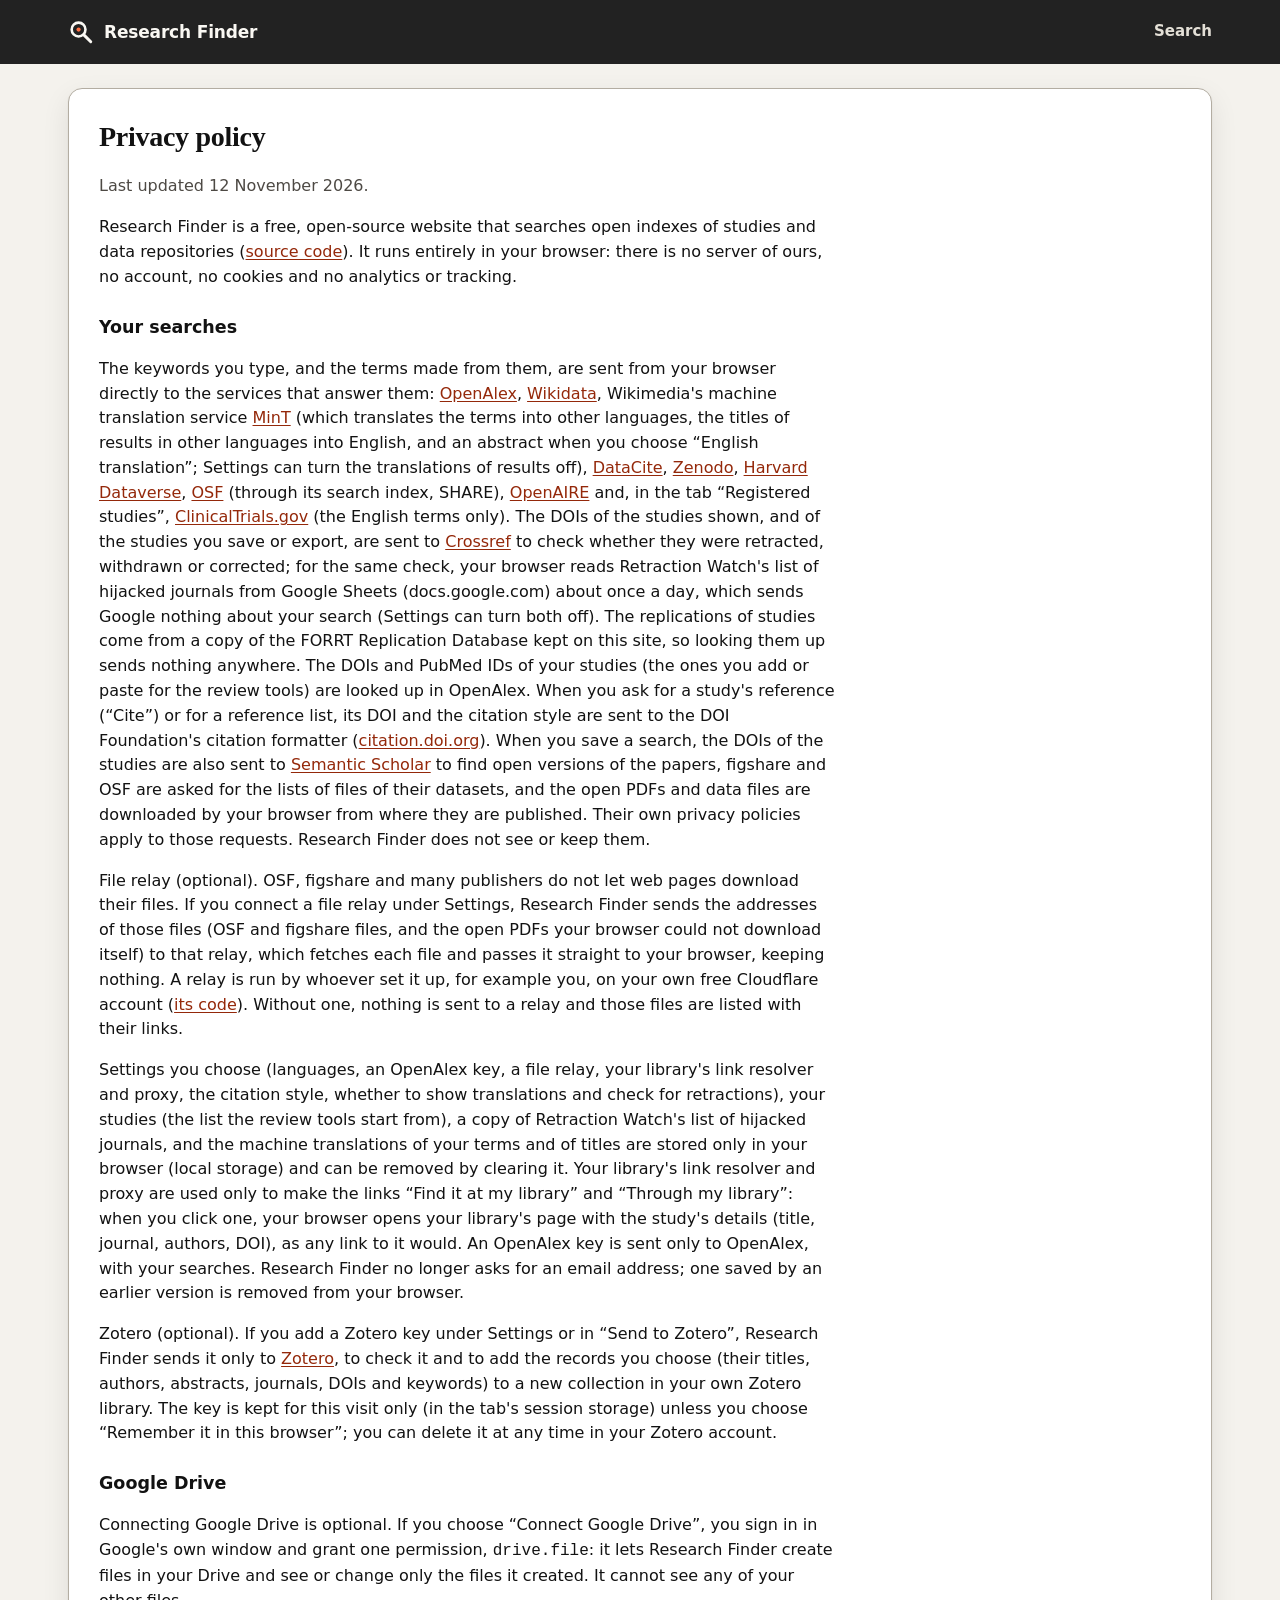
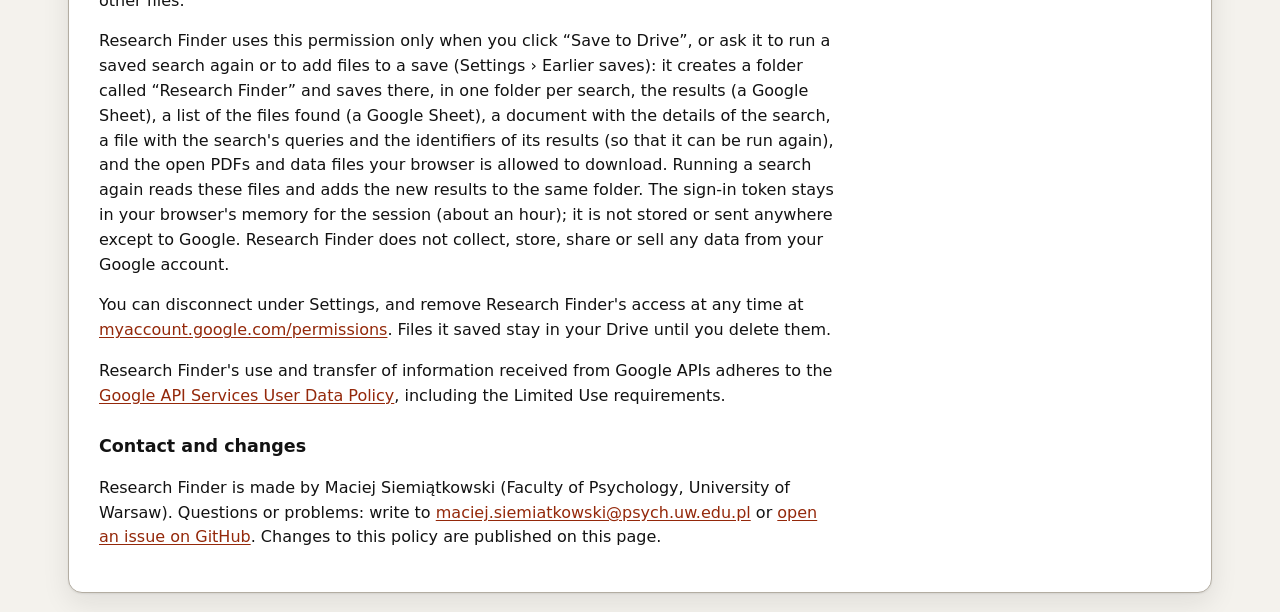
==== docs/privacy.html @ 511783ef "Add registered studies, an overview of the results, journal checks and Zotero - New tab "Registered " ====
<!doctype html>
<html lang="en">
<head>
  <meta charset="utf-8">
  <meta name="viewport" content="width=device-width, initial-scale=1">
  <title>Privacy policy · Research Finder</title>
  <meta name="color-scheme" content="light dark">
  <meta name="theme-color" content="#151515" media="(prefers-color-scheme: light)">
  <meta name="theme-color" content="#232323" media="(prefers-color-scheme: dark)">
  <link rel="icon" href="data:image/svg+xml,%3Csvg xmlns='http://www.w3.org/2000/svg' viewBox='0 0 32 32'%3E%3Crect width='32' height='32' rx='7' fill='%23151515'/%3E%3Ccircle cx='14' cy='14' r='7' fill='none' stroke='%23f4f2ed' stroke-width='2.8'/%3E%3Cpath d='M19.4 19.4 25 25' stroke='%23f4f2ed' stroke-width='3' stroke-linecap='round'/%3E%3Ccircle cx='14' cy='14' r='2.4' fill='%23ff7043'/%3E%3C/svg%3E">
  <link rel="stylesheet" href="style.css?v=38">
</head>
<body>
  <header class="top">
    <div class="wrap top-inner">
      <a class="brand" href="./">
        <svg viewBox="0 0 32 32" aria-hidden="true"><circle cx="13" cy="13" r="8.5" fill="none" stroke="currentColor" stroke-width="3.2"/><path d="M19.5 19.5 28 28" stroke="currentColor" stroke-width="3.6" stroke-linecap="round"/><circle cx="13" cy="13" r="2.6" class="dot"/></svg>
        <span>Research Finder</span>
      </a>
      <nav class="top-nav"><a href="./">Search</a></nav>
    </div>
  </header>
  <main class="wrap">
    <section class="panel prose" style="margin-top: 24px">
      <h2>Privacy policy</h2>
      <p class="muted">Last updated 12 November 2026.</p>

      <p>Research Finder is a free, open-source website that searches open indexes of studies and data repositories
        (<a href="https://github.com/msiemiatkowski/research-finder">source code</a>). It runs entirely in your
        browser: there is no server of ours, no account, no cookies and no analytics or tracking.</p>

      <h3>Your searches</h3>
      <p>The keywords you type, and the terms made from them, are sent from your browser directly to the services that
        answer them: <a href="https://openalex.org">OpenAlex</a>, <a href="https://www.wikidata.org">Wikidata</a>,
        Wikimedia's machine translation service <a href="https://mint.wmcloud.org">MinT</a> (which translates the terms
        into other languages, the titles of results in other languages into English, and an abstract when you choose
        “English translation”; Settings can turn the translations of results off), <a href="https://datacite.org">DataCite</a>, <a href="https://zenodo.org">Zenodo</a>,
        <a href="https://dataverse.harvard.edu">Harvard Dataverse</a>, <a href="https://osf.io">OSF</a> (through its
        search index, SHARE), <a href="https://www.openaire.eu">OpenAIRE</a> and, in the tab “Registered studies”,
        <a href="https://clinicaltrials.gov">ClinicalTrials.gov</a> (the English terms only). The DOIs of the studies shown, and of
        the studies you save or export, are sent to <a href="https://www.crossref.org">Crossref</a> to check whether they
        were retracted, withdrawn or corrected; for the same check, your browser reads Retraction Watch's list of
        hijacked journals from Google Sheets (docs.google.com) about once a day, which sends Google nothing about your
        search (Settings can turn both off). The replications of studies come from a copy
        of the FORRT Replication Database kept on this site, so looking them up sends nothing anywhere. The DOIs and
        PubMed IDs of your studies (the ones you add or paste for the review tools) are looked up in OpenAlex. When you ask
        for a study's reference (“Cite”) or for a reference list, its DOI and the citation style are sent to the DOI
        Foundation's citation formatter (<a href="https://citation.doi.org">citation.doi.org</a>). When you save a search, the DOIs of the
        studies are also sent to <a href="https://www.semanticscholar.org">Semantic Scholar</a> to find open versions of
        the papers, figshare and OSF are asked for the lists of files of their datasets, and the open PDFs and data files
        are downloaded by your browser from where they are published. Their own privacy policies apply to those
        requests. Research Finder does not see or keep them.</p>
      <p>File relay (optional). OSF, figshare and many publishers do not let web pages download their files. If you
        connect a file relay under Settings, Research Finder sends the addresses of those files (OSF and figshare files,
        and the open PDFs your browser could not download itself) to that relay, which fetches each file and passes it
        straight to your browser, keeping nothing. A relay is run by whoever set it up, for example you, on
        your own free Cloudflare account (<a href="relay/worker.js">its code</a>). Without one, nothing is sent to a relay
        and those files are listed with their links.</p>
      <p>Settings you choose (languages, an OpenAlex key, a file relay, your library's link resolver and proxy, the
        citation style, whether to show translations and check for retractions), your studies (the list the review tools
        start from), a copy of Retraction Watch's list of hijacked journals, and the machine translations of your terms and of titles are stored only in your browser (local
        storage) and can be removed by clearing it. Your library's link resolver and proxy are used only to make the
        links “Find it at my library” and “Through my library”: when you click one, your browser opens your library's
        page with the study's details (title, journal, authors, DOI), as any link to it would. An OpenAlex key is sent only to OpenAlex, with your searches.
        Research Finder no longer asks for an email address; one saved by an earlier version is removed from your browser.</p>

      <p>Zotero (optional). If you add a Zotero key under Settings or in “Send to Zotero”, Research Finder sends it only to
        <a href="https://www.zotero.org">Zotero</a>, to check it and to add the records you choose (their titles,
        authors, abstracts, journals, DOIs and keywords) to a new collection in your own Zotero library. The key is kept
        for this visit only (in the tab's session storage) unless you choose “Remember it in this browser”; you can
        delete it at any time in your Zotero account.</p>

      <h3>Google Drive</h3>
      <p>Connecting Google Drive is optional. If you choose “Connect Google Drive”, you sign in in Google's own window
        and grant one permission, <code>drive.file</code>: it lets Research Finder create files in your Drive and see
        or change only the files it created. It cannot see any of your other files.</p>
      <p>Research Finder uses this permission only when you click “Save to Drive”, or ask it to run a saved search again
        or to add files to a save (Settings › Earlier saves): it creates a folder called “Research Finder” and saves
        there, in one folder per search, the results (a Google Sheet), a list of the files found (a Google Sheet), a
        document with the details of the search, a file with the search's queries and the identifiers of its results (so
        that it can be run again), and the open PDFs and data files your browser is allowed to download. Running a search
        again reads these files and adds the new results to the same folder. The sign-in token stays in your browser's memory for the session (about an hour); it is not
        stored or sent anywhere except to Google. Research Finder does not collect, store, share or sell any data from
        your Google account.</p>
      <p>You can disconnect under Settings, and remove Research Finder's access at any time at
        <a href="https://myaccount.google.com/permissions">myaccount.google.com/permissions</a>. Files it saved stay
        in your Drive until you delete them.</p>
      <p>Research Finder's use and transfer of information received from Google APIs adheres to the
        <a href="https://developers.google.com/terms/api-services-user-data-policy">Google API Services User Data Policy</a>,
        including the Limited Use requirements.</p>

      <h3>Contact and changes</h3>
      <p>Research Finder is made by Maciej Siemiątkowski (Faculty of Psychology, University of Warsaw). Questions or problems:
        write to <a href="mailto:maciej.siemiatkowski@psych.uw.edu.pl">maciej.siemiatkowski@psych.uw.edu.pl</a> or
        <a href="https://github.com/msiemiatkowski/research-finder/issues">open an issue on GitHub</a>.
        Changes to this policy are published on this page.</p>
    </section>
  </main>
</body>
</html>
---- docs/style.css ----
/* Research Finder. One stylesheet: tokens, base, the front page, the search and its results, dialogs.
   The look: paper and ink, a black masthead, and an orange highlighter. What a search adds is highlighted. */

/* ------------------------------------------------------------ tokens */
:root {
  --bg: #f4f2ed;
  --surface: #ffffff;
  --surface-2: #e9e6df;
  --surface-3: #dbd7ce;
  --text: #121212;
  --text-2: #383633;
  --muted: #4d4944;
  --faint: #645f58;
  --border: #d8d4cb;
  --border-strong: #b3ada2;
  --brand: #171717;
  --brand-top: #222222;
  --brand-bottom: #0f0f0f;
  --brand-deep: #0c0c0c;
  --on-brand: #faf8f3;
  --on-brand-2: #e4e0d7;
  --on-brand-3: #d6d2c9;
  --on-brand-line: rgb(250 248 243 / 17%);
  --hl: #ff7043;
  --hl-deep: #ee5c2c;
  --hl-bright: #ff9a7a;
  --hl-mid: #ffb69c;
  --hl-ink: #121212;
  --hl-soft: #ffe2d6;
  --hl-softer: #fff5f0;
  --hl-line: #e0633a;
  --tint-warm: #fbeee7;
  --mark: #ffc2ab;
  --mark-ink: #121212;
  --accent: #94280a;
  --accent-strong: #7d2207;
  --accent-soft: #fae5dc;
  --btn: #151515;
  --btn-hover: #343434;
  --btn-ink: #f4f2ed;
  --warm: #8a6100;
  --warm-soft: #f6ecd0;
  --warm-ink: #5c4000;
  --danger: #a3151a;
  --danger-ink: #ffffff;
  --danger-soft: #fbe5e2;
  --danger-text: #8f1216;
  --ok: #17602b;
  --sheet: #188038;
  --doc: #1a73e8;
  --pdf: #d93025;
  --paper: #ffffff;
  --shadow-sm: 0 1px 2px rgb(18 18 18 / 10%);
  --shadow: 0 1px 2px rgb(18 18 18 / 7%), 0 10px 28px rgb(18 18 18 / 9%);
  --shadow-lg: 0 2px 6px rgb(18 18 18 / 10%), 0 28px 64px rgb(18 18 18 / 26%);
  --radius: 12px;
  --radius-sm: 7px;
  --overlap: 132px;
  --sans: ui-sans-serif, system-ui, -apple-system, "Segoe UI", Roboto, "Noto Sans", "Helvetica Neue", Arial, sans-serif;
  --serif: "Iowan Old Style", Charter, "Sitka Text", "Palatino Linotype", Palatino, Georgia, "Noto Serif", serif;
  --mono: ui-monospace, "SF Mono", SFMono-Regular, Menlo, Consolas, "Liberation Mono", monospace;
  --i-check: url("data:image/svg+xml,%3Csvg xmlns='http://www.w3.org/2000/svg' viewBox='0 0 24 24'%3E%3Cpath d='m5 12.5 4.5 4.5L19 7.5' fill='none' stroke='%23000' stroke-width='2.8' stroke-linecap='round' stroke-linejoin='round'/%3E%3C/svg%3E");
  --i-globe: url("data:image/svg+xml,%3Csvg xmlns='http://www.w3.org/2000/svg' viewBox='0 0 24 24'%3E%3Cg fill='none' stroke='%23000' stroke-width='2'%3E%3Ccircle cx='12' cy='12' r='8.5'/%3E%3Cpath d='M3.5 12h17M12 3.5c2.3 2.4 3.4 5.2 3.4 8.5s-1.1 6.1-3.4 8.5c-2.3-2.4-3.4-5.2-3.4-8.5s1.1-6.1 3.4-8.5z'/%3E%3C/g%3E%3C/svg%3E");
  --i-plus: url("data:image/svg+xml,%3Csvg xmlns='http://www.w3.org/2000/svg' viewBox='0 0 24 24'%3E%3Cpath d='M12 5.5v13M5.5 12h13' fill='none' stroke='%23000' stroke-width='2' stroke-linecap='round'/%3E%3C/svg%3E");
  --i-folder: url("data:image/svg+xml,%3Csvg xmlns='http://www.w3.org/2000/svg' viewBox='0 0 24 24'%3E%3Cpath d='M3.5 7.5a2 2 0 0 1 2-2h4l2 2h7a2 2 0 0 1 2 2v8a2 2 0 0 1-2 2h-13a2 2 0 0 1-2-2z'/%3E%3C/svg%3E");
  --i-sheet: url("data:image/svg+xml,%3Csvg xmlns='http://www.w3.org/2000/svg' viewBox='0 0 24 24'%3E%3Cpath d='M6 4h12a2 2 0 0 1 2 2v2.6H4V6a2 2 0 0 1 2-2zM4 10.1h5v4.1H4zM10.5 10.1H20v4.1h-9.5zM4 15.7h5V20H6a2 2 0 0 1-2-2zM10.5 15.7H20V18a2 2 0 0 1-2 2h-7.5z'/%3E%3C/svg%3E");
  --i-doc: url("data:image/svg+xml,%3Csvg xmlns='http://www.w3.org/2000/svg' viewBox='0 0 24 24'%3E%3Cpath fill-rule='evenodd' d='M7 3.5h7l4.5 4.5V19a1.5 1.5 0 0 1-1.5 1.5H7A1.5 1.5 0 0 1 5.5 19V5A1.5 1.5 0 0 1 7 3.5zM8.5 11h7v1.4h-7zM8.5 14h7v1.4h-7zM8.5 17h4.5v1.4H8.5z'/%3E%3C/svg%3E");
  --i-file: url("data:image/svg+xml,%3Csvg xmlns='http://www.w3.org/2000/svg' viewBox='0 0 24 24'%3E%3Cpath d='M7 3.5h7l4.5 4.5V19a1.5 1.5 0 0 1-1.5 1.5H7A1.5 1.5 0 0 1 5.5 19V5A1.5 1.5 0 0 1 7 3.5zM14 3.8V8h4.2' fill='none' stroke='%23000' stroke-width='1.8' stroke-linejoin='round'/%3E%3C/svg%3E");
  color-scheme: light;
}
@media (prefers-color-scheme: dark) {
  :root {
    --bg: #0e0e0e;
    --surface: #181818;
    --surface-2: #212121;
    --surface-3: #2e2e2e;
    --text: #efede8;
    --text-2: #dedbd4;
    --muted: #c2beb6;
    --faint: #a5a198;
    --border: #2b2b2b;
    --border-strong: #464646;
    --brand: #262626;
    --brand-top: #303030;
    --brand-bottom: #1b1b1b;
    --brand-deep: #060606;
    --hl-bright: #ffa98c;
    --hl-mid: #e8805c;
    --hl-soft: #3d1f13;
    --hl-softer: #241713;
    --hl-line: #c75a35;
    --tint-warm: #1c1512;
    --mark: #8a3a1c;
    --mark-ink: #fff1ea;
    --accent: #ff9b7a;
    --accent-strong: #ffc0aa;
    --accent-soft: #33190f;
    --btn: #ff7043;
    --btn-hover: #ff8d69;
    --btn-ink: #121212;
    --warm: #e2b34a;
    --warm-soft: #33290f;
    --warm-ink: #f0c860;
    --danger: #ff9b91;
    --danger-ink: #121212;
    --danger-soft: #3a1513;
    --danger-text: #ffb4ab;
    --ok: #86d79f;
    --sheet: #5bb974;
    --doc: #8ab4f8;
    --pdf: #f28b82;
    --paper: #212121;
    --shadow-sm: 0 1px 2px rgb(0 0 0 / 45%);
    --shadow: 0 1px 2px rgb(0 0 0 / 40%), 0 8px 24px rgb(0 0 0 / 35%);
    --shadow-lg: 0 2px 6px rgb(0 0 0 / 40%), 0 24px 60px rgb(0 0 0 / 60%);
    color-scheme: dark;
  }
}

/* ------------------------------------------------------------ base */
* { box-sizing: border-box; }
html { -webkit-text-size-adjust: 100%; scroll-padding-top: 24px; }
body {
  margin: 0;
  background: var(--bg);
  color: var(--text);
  font: 16px/1.55 var(--sans);
  -webkit-font-smoothing: antialiased;
}
::selection { background: var(--hl); color: var(--hl-ink); }
a { color: var(--accent); text-underline-offset: 2px; }
a:hover { color: var(--accent-strong); }
button, input, select { font: inherit; color: inherit; }
button { cursor: pointer; }
h1, h2, h3, h4, h5 { text-wrap: balance; }
:focus-visible { outline: 2px solid var(--accent); outline-offset: 2px; border-radius: 4px; }
[hidden] { display: none !important; }
.wrap { max-width: 1200px; margin: 0 auto; padding: 0 28px; }
.muted { color: var(--muted); }
.skip { position: absolute; left: -999px; top: 8px; background: var(--surface); color: var(--text); padding: 6px 12px; z-index: 30; border-radius: 6px; }
.skip:focus { left: 8px; }
.ic { width: 18px; height: 18px; flex: none; }
mark { background: var(--mark); color: var(--mark-ink); border-radius: 3px; padding: 0 2px; }
.hl { background: var(--hl); color: var(--hl-ink); border-radius: 3px; padding: 0 2px; }

/* ------------------------------------------------------------ masthead */
.top { background: var(--brand-top); color: var(--on-brand); }
.top-inner { display: flex; align-items: center; justify-content: space-between; min-height: 64px; gap: 12px 20px; }
.brand { display: flex; align-items: center; gap: 10px; color: var(--on-brand); text-decoration: none; font-weight: 700; font-size: 17px; letter-spacing: -0.01em; }
.brand:hover { color: var(--on-brand); }
.brand svg { width: 26px; height: 26px; color: var(--on-brand); flex: none; }
.brand .dot { fill: var(--hl); }
.top-nav { display: flex; align-items: center; gap: 6px 24px; }
.top-nav a, .nav-btn { color: var(--on-brand-2); text-decoration: none; font-weight: 550; font-size: 15px; background: none; border: 0; padding: 0; transition: color 0.15s; }
.top-nav a:hover, .nav-btn:hover { color: var(--on-brand); }
.top :focus-visible, .hero :focus-visible, .cta :focus-visible, .foot :focus-visible { outline-color: var(--hl); }
body.searching .nav-jump { display: none; }

/* ------------------------------------------------------------ buttons, chips, badges */
.btn {
  display: inline-flex; align-items: center; justify-content: center; gap: 7px; border: 1px solid var(--border-strong); background: var(--surface);
  border-radius: var(--radius-sm); padding: 7px 14px; font-weight: 600; font-size: 14px; line-height: 1.3; color: var(--text); text-decoration: none; white-space: nowrap;
  transition: border-color 0.15s, background-color 0.15s, color 0.15s, transform 0.1s;
}
.btn:hover { border-color: var(--text); color: var(--text); }
.btn:active { transform: translateY(1px); }
.btn:disabled { opacity: 0.55; cursor: default; }
.btn .ic { width: 16px; height: 16px; }
.btn-primary, .btn-primary-soft { background: var(--btn); border-color: var(--btn); color: var(--btn-ink); box-shadow: inset 0 1px 0 rgb(255 255 255 / 14%), 0 1px 2px rgb(0 0 0 / 22%); }
.btn-primary:hover, .btn-primary-soft:hover { background: var(--btn-hover); border-color: var(--btn-hover); color: var(--btn-ink); }
.btn-primary { padding: 11px 22px; font-size: 16px; }
.btn-hl, .searchbox .btn-primary { background: linear-gradient(180deg, #ff8257, var(--hl) 55%, var(--hl-deep)); border-color: var(--hl-deep); color: var(--hl-ink); box-shadow: inset 0 1px 0 rgb(255 255 255 / 35%), 0 1px 2px rgb(0 0 0 / 25%); }
.btn-hl:hover, .searchbox .btn-primary:hover { background: linear-gradient(180deg, #ff9068, #ff7c50 55%, var(--hl)); border-color: var(--hl-deep); color: var(--hl-ink); }
.btn-hl { padding: 12px 22px; font-size: 16px; }
.btn-ghost { border-color: transparent; background: transparent; }
.btn-ghost:hover { border-color: var(--border-strong); }
.btn-small { padding: 5px 11px; font-size: 13.5px; }
.btn-drive { border-color: var(--accent); color: var(--accent-strong); }
.btn-drive.on::before { content: ""; width: 13px; height: 13px; background: currentColor; -webkit-mask: var(--i-check) center / contain no-repeat; mask: var(--i-check) center / contain no-repeat; }
.top .btn-drive { background: rgb(255 255 255 / 8%); border-color: rgb(255 255 255 / 42%); color: var(--on-brand); }
.top .btn-drive:hover { border-color: var(--hl); color: var(--on-brand); }
.top .btn-drive.on { border-color: var(--hl-bright); color: var(--hl-bright); }
.link-btn { background: none; border: 0; padding: 0; color: var(--accent); text-decoration: underline; text-underline-offset: 2px; font-size: inherit; }
.link-btn:hover { color: var(--accent-strong); }

.chips, .tchips { display: flex; flex-wrap: wrap; gap: 6px; }
.chip {
  display: inline-flex; align-items: center; gap: 6px; border: 1px solid var(--border-strong); background: var(--surface);
  border-radius: 6px; padding: 3px 9px; font-size: 13.5px; max-width: 100%; line-height: 1.4; text-align: left; color: var(--text);
  transition: border-color 0.15s, background-color 0.15s;
}
.chip .n { color: var(--muted); font: 500 12px var(--mono); }
.chip.on { background: var(--hl-soft); border-color: var(--hl-line); }
.chip.on .n { color: var(--text-2); }
.chip.on::before { content: ""; width: 11px; height: 11px; flex: none; background: currentColor; -webkit-mask: var(--i-check) center / contain no-repeat; mask: var(--i-check) center / contain no-repeat; }
.chip.on:hover { border-color: var(--text); }
.chip.off { border-style: dashed; color: var(--text-2); }
.chip.off::before { content: "+"; font-weight: 700; color: var(--accent); }
.chip.off:hover, .chip.topic:hover { border-color: var(--text); border-style: solid; background: var(--hl-soft); }
.chip.topic { border-style: solid; }
.chip.topic::after { content: "→"; color: var(--faint); }
.chip.lang { cursor: default; }
.chip.doubt { color: var(--muted); }
.chip.off.doubt::before { content: "?"; }
.tchip { display: inline-flex; align-items: baseline; gap: 6px; border: 1px solid var(--hl-line); background: var(--hl-soft); color: var(--text); border-radius: 6px; padding: 3px 9px; font-size: 13.5px; line-height: 1.4; max-width: 100%; }
.tchip.you { background: var(--text); border-color: var(--text); color: var(--bg); font-weight: 600; }
.tchip.off { border: 1px dashed var(--border-strong); background: transparent; color: var(--text-2); }
.tchip.more { border-color: transparent; background: transparent; color: var(--text-2); padding-left: 2px; }
.tchip i { font-style: normal; color: var(--muted); font: 500 11.5px var(--mono); }
.badge { display: inline-block; border-radius: 4px; padding: 2px 6px 1px; font: 600 11.5px/1.5 var(--mono); letter-spacing: 0.04em; text-transform: uppercase; background: var(--surface-2); color: var(--text-2); }
.badge.kind-d, .badge.kind-r, .badge.kind-j { background: var(--warm-soft); color: var(--warm); }
.badge.kind-a, .badge.kind-p { background: var(--accent-soft); color: var(--accent-strong); }
.badge.open { background: transparent; box-shadow: inset 0 0 0 1px var(--border-strong); }
.note { color: var(--muted); font-size: 14px; margin: 8px 0 0; }
.note.warn { color: var(--warm); }
.note.pending { display: flex; align-items: center; gap: 8px; }
.spinner { display: inline-block; width: 16px; height: 16px; border: 2px solid var(--border-strong); border-top-color: var(--accent); border-radius: 50%; animation: spin 0.8s linear infinite; flex: none; vertical-align: -3px; }
@keyframes spin { to { transform: rotate(360deg); } }
.eyebrow, .kicker, .exhibit-label, .demo-kicker, .f-section h3, .g-row-title, .cite h3 { font: 600 12px/1.5 var(--mono); letter-spacing: 0.08em; text-transform: uppercase; }

/* ------------------------------------------------------------ the dark band with the search */
.hero {
  display: flow-root; background-color: var(--brand); color: var(--on-brand); padding: 64px 0 0;
  /* rings widening from a point (a search that reaches further at every step), a warm glow behind them, and a band
     that darkens downwards */
  background-image:
    radial-gradient(circle at 86% 34%, transparent 0 169px, var(--on-brand-line) 170px 171px, transparent 172px 289px, var(--on-brand-line) 290px 291px, transparent 292px 429px, var(--on-brand-line) 430px 431px, transparent 432px 589px, var(--on-brand-line) 590px 591px, transparent 592px),
    radial-gradient(760px 520px at 86% 34%, rgb(255 112 67 / 20%), transparent 68%),
    linear-gradient(180deg, var(--brand-top), var(--brand-bottom));
}
.hero-main { max-width: 880px; }
.eyebrow { margin: 0 0 18px; color: var(--hl-bright); font-size: 12.5px; }
.hero h1 { font-family: var(--serif); font-weight: 600; font-size: clamp(42px, 6.4vw, 84px); line-height: 1; letter-spacing: -0.028em; margin: 0 0 24px; }
.hero h1 .hl { display: inline-block; padding: 0.02em 0.16em 0.06em; margin: 0 -0.04em; border-radius: 0.09em; transform: rotate(-1.6deg); }
.lead { margin: 0 0 30px; max-width: 36em; color: var(--on-brand-2); font-size: 19px; line-height: 1.55; }
.searchbox {
  position: relative; display: flex; align-items: center; gap: 8px;
  background: var(--surface); color: var(--text); border: 2px solid transparent; border-radius: 12px;
  padding: 6px 6px 6px 18px; box-shadow: 0 2px 4px rgb(0 0 0 / 30%), 0 14px 40px rgb(0 0 0 / 45%); max-width: 780px;
  transition: border-color 0.15s;
}
.searchbox:focus-within { border-color: var(--hl); }
.searchbox-icon { width: 21px; height: 21px; color: var(--text-2); flex: none; }
.searchbox input { flex: 1; min-width: 0; border: 0; background: transparent; font-size: 17.5px; padding: 11px 4px; outline: none; text-overflow: ellipsis; }
::placeholder { color: var(--muted); opacity: 1; }
.searchbox input::-webkit-search-cancel-button { cursor: pointer; }
.searchbox .btn-primary { padding: 12px 26px; font-size: 16.5px; font-weight: 700; border-radius: 8px; }
.hint { display: flex; flex-wrap: wrap; align-items: center; gap: 6px 8px; color: var(--on-brand-2); font-size: 14.5px; margin: 16px 2px 0; }
.try { border: 1px solid rgb(255 255 255 / 36%); background: rgb(255 255 255 / 8%); border-radius: 6px; padding: 4px 11px; font-size: 14px; color: var(--on-brand); transition: border-color 0.15s, background-color 0.15s, color 0.15s; }
.try:hover { border-color: var(--hl); background: var(--hl); color: var(--hl-ink); }
.facts { display: flex; flex-wrap: wrap; gap: 8px 24px; list-style: none; margin: 28px 2px 0; padding: 0; color: var(--on-brand-2); font-size: 15px; }
.facts li { display: inline-flex; align-items: center; gap: 7px; }
.facts li::before { content: ""; width: 15px; height: 15px; background: var(--hl-bright); -webkit-mask: var(--i-check) center / contain no-repeat; mask: var(--i-check) center / contain no-repeat; }

/* the worked example: a card that hangs over the edge of the band */
.demo { position: relative; z-index: 1; margin: 52px 0 calc(-1 * var(--overlap)); background: var(--surface); color: var(--text); border: 1px solid var(--border); border-radius: 16px; padding: 24px 26px 18px; box-shadow: var(--shadow-lg); }
.demo-head { display: flex; flex-wrap: wrap; justify-content: space-between; align-items: flex-end; gap: 12px 24px; margin-bottom: 18px; }
.demo-kicker { margin: 0 0 6px; color: var(--text-2); }
.demo h2 { font-family: var(--serif); font-weight: 600; font-size: clamp(22px, 2.3vw, 28px); line-height: 1.15; letter-spacing: -0.01em; margin: 0; }
.demo h2 q { font-style: italic; quotes: "“" "”"; }
.demo-body { display: grid; grid-template-columns: minmax(0, 3.1fr) minmax(0, 1fr); border: 1px solid var(--border); border-radius: 12px; overflow: hidden; }
.demo-steps { list-style: none; margin: 0; padding: 0; counter-reset: step; display: grid; grid-template-columns: repeat(3, minmax(0, 1fr)); }
.demo-steps > li { counter-increment: step; display: flex; flex-direction: column; min-width: 0; padding: 18px 20px 20px; border-right: 1px solid var(--border); }
.demo-steps > li:nth-child(2) { background: var(--hl-softer); }
.demo-steps > li:nth-child(3) { background: color-mix(in srgb, var(--hl-soft) 62%, var(--surface)); }
.demo-steps h3 { display: flex; align-items: baseline; gap: 9px; margin: 0 0 12px; font-size: 14.5px; font-weight: 600; line-height: 1.35; min-height: 2.7em; }
.demo-steps h3::before { content: counter(step); flex: none; font: 700 11.5px/1.7 var(--mono); width: 20px; height: 20px; text-align: center; border-radius: 5px; background: var(--text); color: var(--bg); }
.demo-num { margin: 0 0 14px; display: flex; flex-wrap: wrap; align-items: baseline; gap: 4px 10px; }
.demo-num b { font-family: var(--serif); font-weight: 600; font-size: clamp(34px, 3.4vw, 46px); line-height: 1; letter-spacing: -0.025em; font-variant-numeric: tabular-nums; }
.demo-num span { color: var(--text-2); font-size: 14px; }
.demo-num em { font: 700 12.5px/1.5 var(--mono); padding: 1px 7px; border-radius: 5px; background: var(--hl); color: var(--hl-ink); }
.demo-steps .tchips { margin-bottom: 18px; }
.meter { display: flex; height: 12px; margin-top: auto; border-radius: 3px; background: var(--surface-3); overflow: hidden; }
.meter i { display: block; height: 100%; width: var(--w); animation: grow 1s cubic-bezier(0.2, 0.7, 0.2, 1) both; }
@keyframes grow { from { width: 0; } }
.demo-steps > li:nth-child(2) .meter i { animation-delay: 0.25s; }
.demo-steps > li:nth-child(3) .meter i { animation-delay: 0.5s; }
.meter .m-base { background: var(--text); }
.meter .m-add { background: linear-gradient(180deg, var(--hl), var(--hl-deep)); }
.demo-sum { margin: 0; display: flex; flex-direction: column; justify-content: center; gap: 8px; padding: 20px 22px; background: linear-gradient(155deg, #ff8a5f, var(--hl) 48%, var(--hl-deep)); color: var(--hl-ink); }
.demo-sum strong { font-family: var(--serif); font-weight: 600; font-size: clamp(44px, 4.6vw, 62px); line-height: 0.95; letter-spacing: -0.03em; font-variant-numeric: tabular-nums; }
.demo-sum span { font-size: 16px; font-weight: 600; line-height: 1.4; }
.demo-how { margin-top: 12px; font-size: 14px; color: var(--muted); }
.demo-how summary { display: inline-block; cursor: pointer; text-decoration: underline; text-underline-offset: 2px; list-style: none; }
.demo-how summary::-webkit-details-marker { display: none; }
.demo-how summary:hover { color: var(--text); }
.demo-how p { margin: 8px 0 4px; line-height: 1.5; max-width: 62em; }

/* while searching, the page is for the results */
body:not(.searching) .results-wrap, body.searching .landing, body.searching .facts, body.searching .eyebrow, body.searching .lead,
body.searching .hero .hint, body.searching .demo { display: none; }
body.searching .hero { padding: 6px 0 24px; background-image: linear-gradient(180deg, var(--brand-top), var(--brand)); }
body.searching .hero-main { max-width: none; }
body.searching .hero h1 { position: absolute; width: 1px; height: 1px; overflow: hidden; clip: rect(0 0 0 0); white-space: nowrap; }

/* ------------------------------------------------------------ front page */
.landing { padding-top: var(--overlap); }
.band { padding: 104px 0; }
.landing > .band:first-child { padding-top: 84px; }
.band-tint { background: var(--surface-2); }
.band-warm { background: var(--tint-warm); }
.kicker { margin: 0 0 14px; color: var(--accent); }
.block-title { font-family: var(--serif); font-weight: 600; font-size: clamp(30px, 3.9vw, 48px); line-height: 1.06; letter-spacing: -0.02em; margin: 0 0 14px; max-width: 18em; }
.block-lead { color: var(--text-2); max-width: 46em; margin: 0; font-size: 18px; }

/* what are you working on: four cards to choose from */
.task-tabs { display: grid; grid-template-columns: repeat(4, minmax(0, 1fr)); gap: 12px; margin-top: 30px; }
.task-tabs button { display: flex; flex-direction: column; align-items: flex-start; gap: 4px; text-align: left; border: 1px solid var(--border-strong); background: var(--surface); border-radius: var(--radius); padding: 16px 18px 17px; color: var(--text); box-shadow: var(--shadow-sm); transition: box-shadow 0.15s, border-color 0.15s, background-color 0.15s, color 0.15s, transform 0.15s; }
.task-tabs button:hover { border-color: var(--text); transform: translateY(-2px); box-shadow: var(--shadow); }
.tt-num { font: 700 12px/1.5 var(--mono); letter-spacing: 0.06em; color: var(--accent); }
.tt-title { font-family: var(--serif); font-weight: 600; font-size: 19.5px; line-height: 1.2; letter-spacing: -0.005em; }
.tt-sub { font-size: 14px; line-height: 1.35; color: var(--muted); }
.task-tabs button[aria-selected="true"] { background: linear-gradient(180deg, var(--brand-top), var(--brand-bottom)); border-color: var(--brand); color: var(--on-brand); transform: none; box-shadow: inset 0 -5px 0 var(--hl), var(--shadow); }
.task-tabs button[aria-selected="true"] .tt-num { color: var(--hl-bright); }
.task-tabs button[aria-selected="true"] .tt-sub { color: var(--on-brand-2); }
.task { display: grid; grid-template-columns: minmax(0, 1.06fr) minmax(0, 0.94fr); gap: 64px; align-items: start; margin-top: 44px; }
.task:focus-visible { outline-offset: 8px; }
.task-text h3 { font-family: var(--serif); font-weight: 600; font-size: clamp(23px, 2.5vw, 31px); line-height: 1.15; letter-spacing: -0.012em; margin: 0 0 12px; }
.task-lead { margin: 0 0 26px; color: var(--text-2); font-size: 17px; max-width: 36em; }
.gains { list-style: none; margin: 0; padding: 0; border-top: 1px solid var(--border-strong); }
.gains li { position: relative; padding: 14px 0 15px 34px; border-bottom: 1px solid var(--border); }
.gains li::before { content: ""; position: absolute; left: 0; top: 17px; width: 20px; height: 20px; border-radius: 5px; background: var(--hl); }
.gains li::after { content: ""; position: absolute; left: 4px; top: 21px; width: 12px; height: 12px; background: var(--hl-ink); -webkit-mask: var(--i-check) center / contain no-repeat; mask: var(--i-check) center / contain no-repeat; }
.gains h4 { margin: 0; font-size: 17px; font-weight: 680; line-height: 1.35; }
.gains p { margin: 3px 0 0; color: var(--text-2); font-size: 15.5px; line-height: 1.5; max-width: 36em; }

.exhibit { margin: 0; background: var(--surface); border: 1px solid var(--border-strong); border-radius: 14px; padding: 24px 24px 20px; box-shadow: var(--shadow); min-width: 0; }
@media (min-width: 1061px) { .exhibit { position: sticky; top: 24px; } }
.exhibit-label { margin: 24px 0 11px; color: var(--text-2); }
.exhibit-label:first-child { margin-top: 0; }
.exhibit figcaption, .exhibit-note { margin: 12px 0 0; color: var(--muted); font-size: 14px; line-height: 1.5; }
.tiles { display: grid; grid-template-columns: repeat(4, minmax(0, 1fr)); gap: 8px; margin: 0; }
.tiles div { background: var(--surface-2); border-radius: 8px; padding: 11px 12px 9px; }
.tiles dt { font-family: var(--serif); font-size: 23px; font-weight: 600; line-height: 1.1; letter-spacing: -0.01em; font-variant-numeric: tabular-nums; }
.tiles dd { margin: 3px 0 0; color: var(--text-2); font-size: 12.5px; line-height: 1.3; }
.tiles .grey { background: var(--hl-mid); color: var(--hl-ink); }
.tiles .grey dd { color: var(--hl-ink); }
.swatch { display: inline-block; width: 11px; height: 11px; border-radius: 3px; background: var(--hl-mid); box-shadow: inset 0 0 0 1px var(--hl-line); margin-right: 7px; vertical-align: -1px; }
.query { margin: 0; background: var(--surface-2); border-radius: 8px; padding: 12px 14px; font: 12.5px/1.65 var(--mono); white-space: pre-wrap; overflow-wrap: anywhere; color: var(--text); }
.bars { margin: 0; display: grid; gap: 8px; }
.bars > div { display: grid; grid-template-columns: 148px minmax(0, 1fr); align-items: center; gap: 12px; }
.bars dt { font-size: 14.5px; color: var(--text); }
.bars dd { margin: 0; display: flex; align-items: center; gap: 10px; }
.bar { flex: 1; height: 12px; border-radius: 3px; background: var(--surface-2); overflow: hidden; }
.bar i { display: block; height: 100%; width: var(--w); background: var(--text); }
.bars .rest .bar i { background: repeating-linear-gradient(135deg, var(--border-strong) 0 4px, transparent 4px 8px); }
.bars .rest dt { color: var(--muted); }
.bars b { min-width: 30px; text-align: right; font: 600 13px var(--mono); }
.cited { list-style: none; margin: 0; padding: 0; display: grid; gap: 14px; }
.cited li { display: grid; grid-template-columns: 62px minmax(0, 1fr); gap: 14px; align-items: baseline; }
.cited b { font-family: var(--serif); font-size: 21px; font-weight: 600; text-align: right; letter-spacing: -0.01em; font-variant-numeric: tabular-nums; }
.cited cite, .found cite { display: block; font-style: normal; font-weight: 600; font-size: 15px; line-height: 1.35; }
.cited span, .found li > span:last-child { display: block; color: var(--muted); font-size: 13.5px; margin-top: 2px; }
.found { list-style: none; margin: 20px 0 0; padding: 18px 0 0; border-top: 1px solid var(--border); display: grid; gap: 14px; }
.found .badge { margin-bottom: 5px; background: var(--hl-mid); color: var(--hl-ink); }
.found .found-en { display: block; font-family: var(--serif); font-size: 15px; line-height: 1.35; color: var(--text-2); margin-top: 2px; }

/* the folder in Google Drive */
.explorer { display: grid; grid-template-columns: 300px minmax(0, 1fr); margin-top: 34px; background: var(--surface); border: 1px solid var(--border-strong); border-radius: 14px; box-shadow: var(--shadow); overflow: hidden; }
.ex-tree { display: flex; flex-direction: column; gap: 3px; padding: 18px 12px; background: var(--bg); border-right: 1px solid var(--border); }
.ex-path { display: flex; flex-wrap: wrap; align-items: center; gap: 4px 6px; margin: 0 8px 12px; color: var(--muted); font-size: 12.5px; line-height: 1.4; }
.ex-path span { color: var(--faint); }
.ex-tree button { display: flex; align-items: center; gap: 11px; width: 100%; text-align: left; border: 1px solid transparent; background: transparent; border-radius: 8px; padding: 9px 12px; color: var(--text); transition: background-color 0.15s, border-color 0.15s; }
.ex-tree button:hover { background: var(--surface); }
.ex-tree button[aria-selected="true"] { background: var(--surface); border-color: var(--text); }
.ex-tree b { display: block; font-size: 14.5px; font-weight: 650; }
.ex-tree small { display: block; color: var(--muted); font-size: 13px; line-height: 1.35; }
.ex-tree .ic { width: 20px; height: 20px; }
.ic.t-sheet { color: var(--sheet); }
.ic.t-doc { color: var(--doc); }
.ic.t-folder { color: var(--warm); }
.ic.t-file { color: var(--muted); }
.ex-view { padding: 24px 26px 22px; min-width: 0; }
.ex-pane:focus-visible { outline-offset: 6px; }
.ex-about { margin: 0 0 16px; color: var(--text-2); font-size: 15.5px; max-width: 46em; }
.ex-foot { margin: 14px 0 0; color: var(--muted); font-size: 14px; max-width: 52em; }
.ex-foot b { color: var(--text); font-weight: 600; }
.sheet-scroll { overflow-x: auto; border: 1px solid var(--border); border-radius: 8px;
  /* a shadow at the side where more of the table can be scrolled to */
  background:
    linear-gradient(90deg, var(--surface) 40%, transparent) left / 48px 100% no-repeat local,
    linear-gradient(270deg, var(--surface) 40%, transparent) right / 48px 100% no-repeat local,
    linear-gradient(90deg, rgb(0 0 0 / 14%), transparent) left / 14px 100% no-repeat scroll,
    linear-gradient(270deg, rgb(0 0 0 / 14%), transparent) right / 14px 100% no-repeat scroll; }
.sheet { border-collapse: collapse; font-size: 12.5px; white-space: nowrap; width: 100%; }
.sheet th { background: var(--surface-2); color: var(--text-2); font-weight: 650; font-size: 12px; text-align: left; padding: 7px 10px; border-bottom: 1px solid var(--border); border-right: 1px solid var(--border); }
.sheet td { padding: 7px 10px; border-bottom: 1px solid var(--border); border-right: 1px solid var(--border); max-width: 210px; overflow: hidden; text-overflow: ellipsis; }
.sheet tr:last-child td { border-bottom: 0; }
.sheet th:last-child, .sheet td:last-child { border-right: 0; }
.sheet td:first-child { color: var(--muted); text-align: right; background: var(--surface-2); font-variant-numeric: tabular-nums; }
.sheet .gap td { color: var(--faint); text-align: center; padding: 2px 10px; }
.code { margin: 0; background: var(--surface-2); border-radius: 8px; padding: 16px 18px; font: 12.5px/1.7 var(--mono); white-space: pre-wrap; overflow-wrap: anywhere; }
.docpage { background: var(--paper); border: 1px solid var(--border); border-radius: 6px; padding: 22px 26px; font-size: 13.5px; line-height: 1.6; max-height: 430px; overflow: auto; }
.docpage h4 { margin: 0 0 6px; font-size: 21px; font-weight: 600; }
.docpage h5 { margin: 16px 0 4px; font-size: 15px; font-weight: 650; }
.docpage p { margin: 0 0 6px; }
.docpage code { font: 12px/1.5 var(--mono); background: var(--surface-2); padding: 1px 4px; border-radius: 4px; overflow-wrap: anywhere; }
.filelist { list-style: none; margin: 0; padding: 0; border: 1px solid var(--border); border-radius: 8px; overflow: hidden; }
.filelist li { display: flex; align-items: center; gap: 10px; padding: 10px 14px; border-bottom: 1px solid var(--border); font-size: 14px; }
.filelist li:last-child { border-bottom: 0; }
.filelist .ic { color: var(--pdf); }
.filelist span { flex: 1; min-width: 0; overflow: hidden; text-overflow: ellipsis; white-space: nowrap; }
.filelist small { color: var(--muted); font: 500 12px var(--mono); }

/* how it works, where it searches */
.method { list-style: none; margin: 40px 0 0; padding: 0; counter-reset: m; display: grid; grid-template-columns: repeat(4, minmax(0, 1fr)); border-top: 2px solid var(--text); }
.method li { counter-increment: m; padding: 22px 26px 4px 0; }
.method li + li { padding-left: 26px; border-left: 1px solid var(--border-strong); }
.method li::before { content: "0" counter(m); display: block; font: 700 13px/1 var(--mono); letter-spacing: 0.06em; color: var(--accent); margin-bottom: 14px; }
.method h3 { margin: 0 0 8px; font-family: var(--serif); font-size: 21px; font-weight: 600; line-height: 1.2; letter-spacing: -0.005em; }
.method p { margin: 0; color: var(--text-2); font-size: 15.5px; }
.sources { display: grid; grid-template-columns: repeat(3, minmax(0, 1fr)); margin: 56px 0 0; border-top: 1px solid var(--border-strong); }
.sources > div { padding: 16px 22px 16px 0; border-bottom: 1px solid var(--border); }
.sources dt { font-weight: 700; margin-bottom: 2px; }
.sources dd { margin: 0; color: var(--text-2); font-size: 15px; }
.sources-also { color: var(--text-2); font-size: 15px; margin: 18px 0 0; max-width: 880px; }
.sources-also b, .maker b { color: var(--text); font-weight: 600; }

/* questions */
.faq-grid { display: grid; grid-template-columns: minmax(0, 0.8fr) minmax(0, 1.2fr); gap: 72px; align-items: start; }
@media (min-width: 1061px) { .faq-head { position: sticky; top: 32px; } }
.faq { border-top: 2px solid var(--text); }
.faq details { border-bottom: 1px solid var(--border-strong); }
.faq summary { position: relative; list-style: none; cursor: pointer; padding: 19px 48px 19px 0; font-size: 17.5px; font-weight: 620; line-height: 1.35; }
.faq summary::-webkit-details-marker { display: none; }
.faq summary::after { content: ""; position: absolute; right: 6px; top: 50%; width: 20px; height: 20px; margin-top: -10px; background: var(--text); -webkit-mask: var(--i-plus) center / contain no-repeat; mask: var(--i-plus) center / contain no-repeat; transition: transform 0.2s; }
.faq details[open] summary::after { transform: rotate(45deg); }
.faq summary:hover { color: var(--accent); }
.faq details p { margin: 0 0 22px; color: var(--text-2); font-size: 16px; max-width: 44em; }

/* who made it, the closing band */
.maker { display: grid; grid-template-columns: minmax(0, 1.5fr) minmax(0, 1fr); gap: 44px; margin-top: 30px; padding-top: 28px; border-top: 2px solid var(--text); }
.maker p { margin: 0 0 10px; }
.maker .maker-name { font-family: var(--serif); font-size: 26px; font-weight: 600; letter-spacing: -0.01em; margin: 0; }
.maker .maker-role { color: var(--muted); margin: 2px 0 14px; }
.maker .maker-links { margin: 16px 0 0; font-size: 14.5px; }
.cite { background: linear-gradient(155deg, #ff8a5f, var(--hl) 55%, var(--hl-deep)); color: var(--hl-ink); border-radius: var(--radius); padding: 18px 20px; align-self: start; }
.cite h3 { margin: 0 0 8px; color: var(--hl-ink); }
.cite p { font-size: 14.5px; overflow-wrap: anywhere; }
.cite a { color: var(--hl-ink); }
.cite .btn { background: transparent; border-color: var(--hl-ink); color: var(--hl-ink); }
.cite .btn:hover { background: var(--hl-ink); color: var(--hl); }
.cta { background-color: var(--brand); color: var(--on-brand); padding: 88px 0; text-align: center;
  background-image: radial-gradient(circle at 50% 120%, transparent 0 219px, var(--on-brand-line) 220px 221px, transparent 222px 359px, var(--on-brand-line) 360px 361px, transparent 362px 519px, var(--on-brand-line) 520px 521px, transparent 522px),
    radial-gradient(640px 360px at 50% 118%, rgb(255 112 67 / 24%), transparent 70%),
    linear-gradient(180deg, var(--brand-top), var(--brand-bottom)); }
.cta h2 { font-family: var(--serif); font-weight: 600; font-size: clamp(32px, 4.4vw, 56px); line-height: 1.04; letter-spacing: -0.022em; margin: 0 0 10px; }
.cta p { margin: 0 auto 28px; max-width: 36em; color: var(--on-brand-2); font-size: 18px; }

/* ------------------------------------------------------------ the "how it works" panel */
.panel { background: var(--surface); border: 1px solid var(--border-strong); border-radius: 14px; padding: 26px 30px; margin-bottom: 20px; box-shadow: var(--shadow); }
main > .panel.wrap { max-width: 1144px; margin-top: 28px; }
body:not(.searching) #about:not([hidden]) { margin-top: calc(var(--overlap) + 40px); margin-bottom: 0; }
body:not(.searching) #about:not([hidden]) + .landing { padding-top: 0; }
.panel-head { display: flex; justify-content: space-between; align-items: center; gap: 12px; }
.panel h2 { margin: 0; font-family: var(--serif); font-weight: 600; font-size: 28px; letter-spacing: -0.01em; }
.prose p, .prose li { max-width: 46em; }
.prose h3 { font-size: 17.5px; margin: 24px 0 6px; }
.prose li { margin: 4px 0; }
.lead-sm { font-size: 17px; color: var(--text-2); }

/* ------------------------------------------------------------ search results: layout, tabs, filters */
.results-wrap { padding-top: 26px; }
.tabs { display: flex; flex-wrap: wrap; gap: 6px 30px; border-bottom: 1px solid var(--border-strong); margin: 0 0 26px; }
.tab { border: 0; background: none; padding: 0 0 11px; font-weight: 650; color: var(--muted); border-bottom: 4px solid transparent; margin-bottom: -1px; font-size: 17px; text-align: left; transition: color 0.15s; }
.tab:hover { color: var(--text); }
.tab[aria-selected="true"] { color: var(--text); border-bottom-color: var(--text); }
.tab-note { display: block; font-size: 13px; font-weight: 500; color: var(--muted); }
.layout { display: grid; grid-template-columns: 236px minmax(0, 1fr); gap: 40px; align-items: start; padding-bottom: 72px; }
.filters { position: sticky; top: 16px; max-height: calc(100vh - 32px); overflow-y: auto; scrollbar-width: thin; }
.filters-toggle { display: none; }
.filters-body:empty { display: none; }
.f-section { padding: 16px 0; border-bottom: 1px solid var(--border); }
.f-section:first-child { padding-top: 2px; }
.f-section:last-child { border-bottom: 0; }
.f-section h3 { color: var(--text-2); margin: 0 0 9px; }
.f-option { display: flex; align-items: flex-start; gap: 9px; padding: 3.5px 0; cursor: pointer; font-size: 15px; line-height: 1.35; }
.f-option input { accent-color: var(--text); width: 16px; height: 16px; margin: 2px 0 0; flex: none; }
.f-option .n { margin-left: auto; color: var(--muted); font: 500 11.5px var(--mono); }
.f-years { display: flex; align-items: center; gap: 6px; font-size: 14px; }
.f-years input { width: 82px; padding: 6px 8px; border: 1px solid var(--border-strong); border-radius: var(--radius-sm); background: var(--surface); }
.f-quick { display: flex; flex-wrap: wrap; gap: 6px; margin-top: 9px; }
.f-more { margin-top: 5px; font-size: 14px; }

/* ------------------------------------------------------------ the keywords and their terms */
.terms:empty { display: none; }
.terms { display: grid; gap: 14px; margin-bottom: 26px; }
.mode-row { display: flex; flex-wrap: wrap; align-items: center; gap: 8px; font-size: 14px; color: var(--muted); }
.seg { display: inline-flex; border: 1px solid var(--border-strong); border-radius: var(--radius-sm); overflow: hidden; }
.seg button { border: 0; background: var(--surface); padding: 4px 12px; font-size: 13.5px; font-weight: 550; }
.seg button[aria-pressed="true"] { background: var(--text); color: var(--bg); }
.group { background: var(--surface); border: 1px solid var(--text); border-radius: var(--radius); padding: 18px 20px 19px; box-shadow: 5px 5px 0 var(--hl); }
.group-head { display: flex; flex-wrap: wrap; align-items: baseline; gap: 6px 12px; }
.group-label { font-family: var(--serif); font-weight: 600; font-size: 24px; line-height: 1.15; letter-spacing: -0.01em; }
.group-meta { color: var(--muted); font-size: 14px; }
.concept-badge { background: var(--accent-soft); color: var(--accent-strong); border-radius: 5px; padding: 1px 8px; font-size: 13px; font-weight: 600; }
.concept-badge.wd { background: var(--warm-soft); color: var(--warm); text-decoration: none; }
.group-actions { margin-left: auto; display: inline-flex; gap: 4px; }
.g-row { margin-top: 15px; }
.g-row-title { color: var(--text-2); margin: 0 0 8px; display: flex; align-items: baseline; flex-wrap: wrap; gap: 2px 9px; }
.g-row-hint { font: 400 13.5px/1.4 var(--sans); text-transform: none; letter-spacing: 0; color: var(--muted); }
.g-row-title .link-btn { font: 500 13px/1.4 var(--sans); text-transform: none; letter-spacing: 0; }
.chips > .link-btn { font-size: 13.5px; align-self: center; margin-left: 2px; }
.tr-preview { margin-top: 0; font-size: 14.5px; color: var(--text-2); }
.tr-grid { display: grid; grid-template-columns: max-content minmax(0, 1fr); gap: 7px 16px; margin-top: 8px; align-items: start; }
.tr-lang { font-size: 13.5px; color: var(--text-2); padding-top: 4px; white-space: nowrap; }
.tr-lang label { display: inline-flex; align-items: center; gap: 7px; cursor: pointer; }
.tr-lang input { accent-color: var(--text); margin: 0; }

/* ------------------------------------------------------------ toolbar and messages */
.toolbar { display: grid; gap: 12px; margin: 0 0 16px; }
.tb-main { display: flex; flex-wrap: wrap; align-items: center; gap: 8px 16px; }
.count { margin: 0 auto 0 0; font-family: var(--serif); font-weight: 600; font-size: 28px; line-height: 1.1; letter-spacing: -0.015em; }
.count small { display: block; margin-top: 5px; font: 400 14px/1.4 var(--sans); letter-spacing: 0; color: var(--muted); }
.tb-tools { display: flex; flex-wrap: wrap; align-items: center; gap: 8px; }
.tb-tools select { border: 1px solid var(--border-strong); border-radius: var(--radius-sm); padding: 6px 10px; background: var(--surface); font-size: 13.5px; font-weight: 600; }
.tb-save { padding: 10px 20px; font-size: 15px; }
.menu { position: relative; }
.menu-list { position: absolute; right: 0; top: calc(100% + 6px); z-index: 15; background: var(--surface); border: 1px solid var(--text); border-radius: 10px; box-shadow: var(--shadow-lg); padding: 6px; min-width: 250px; }
.menu-list a, .menu-list button { display: block; width: 100%; text-align: left; padding: 8px 10px; border: 0; background: none; border-radius: 6px; color: var(--text); text-decoration: none; font-size: 14px; }
.menu-list a:hover, .menu-list button:hover { background: var(--hl-soft); }
.toolbar-notes { display: grid; gap: 8px; }
.callout { display: flex; flex-wrap: wrap; align-items: center; gap: 8px 14px; background: var(--surface); border: 1px solid var(--border-strong); border-left: 4px solid var(--text); border-radius: 8px; padding: 11px 14px; font-size: 14.5px; color: var(--text); }
.callout.warn { border-left-color: var(--warm); }
.callout p { margin: 0; flex: 1 1 320px; }
.callout-actions { display: flex; flex-wrap: wrap; gap: 6px; }
.drive-result { background: var(--hl-mid); color: var(--hl-ink); border-radius: 10px; padding: 11px 15px; margin-bottom: 16px; font-size: 14.5px; }
.drive-result p { margin: 0; }
.drive-result a { color: inherit; font-weight: 650; }

/* ------------------------------------------------------------ results: one sheet of records */
.results { list-style: none; margin: 0; padding: 0; background: var(--surface); border: 1px solid var(--border-strong); border-radius: var(--radius); overflow: hidden; }
.results:empty { display: none; }
.results > li { border-bottom: 1px solid var(--border); }
.results > li:last-child { border-bottom: 0; }
.result { padding: 22px 26px 20px; transition: background-color 0.15s; }
.result:hover { background: var(--hl-softer); }
.r-top { display: flex; flex-wrap: wrap; gap: 6px 10px; align-items: center; font-size: 13.5px; color: var(--muted); }
.r-top .src { margin-left: auto; font: 500 11.5px var(--mono); }
.result h3 { font-family: var(--serif); font-size: 21.5px; font-weight: 600; line-height: 1.25; letter-spacing: -0.008em; margin: 8px 0 4px; }
.result h3 a { color: var(--text); text-decoration: none; }
.result h3 a:hover { text-decoration: underline; text-decoration-thickness: 2px; text-underline-offset: 3px; }
.byline { font-size: 14.5px; color: var(--muted); }
.abstract { margin: 9px 0 0; font-size: 15.5px; line-height: 1.55; color: var(--text); max-width: 54em; }
.abstract .link-btn { font-size: 14px; white-space: nowrap; }
.r-en { margin: 0 0 6px; font-size: 16px; line-height: 1.4; color: var(--text-2); }
.r-en .tr-text { font-family: var(--serif); font-size: 18px; }
.tr-tag { display: inline-flex; align-items: baseline; gap: 5px; font: 500 12.5px/1.5 var(--sans); color: var(--muted); }
.tr-tag::before { content: ""; flex: none; width: 12px; height: 12px; align-self: center; background: currentColor; -webkit-mask: var(--i-globe) center / contain no-repeat; mask: var(--i-globe) center / contain no-repeat; }
.tr-wait { font-size: 13.5px; font-style: italic; color: var(--faint); }
.tr-none { font-size: 13.5px; color: var(--muted); }
.abstract-en { margin: 10px 0 0; padding: 10px 14px 11px; max-width: 54em; background: var(--surface-2); border-left: 3px solid var(--hl); border-radius: 0 7px 7px 0; }
.abstract-en p { margin: 0; font-size: 15.5px; line-height: 1.55; }
.abstract-en .tr-tag { display: flex; margin-bottom: 4px; }
.r-kw { display: flex; flex-wrap: wrap; gap: 5px; margin-top: 12px; }
.r-kw button { border: 0; background: var(--surface-2); color: var(--text-2); border-radius: 5px; padding: 2px 9px; font-size: 13px; transition: background-color 0.15s; }
.r-kw button:hover { background: var(--hl-mid); color: var(--hl-ink); }
.r-links { display: flex; flex-wrap: wrap; gap: 6px 18px; margin-top: 12px; font-size: 14px; }
.r-links a { font-weight: 650; }
/* checks on studies: retraction and correction badges, design tags, replications */
.r-flags { display: contents; }
.badge.flag-serious { background: var(--danger); color: var(--danger-ink); }
.badge.flag-concern { background: var(--warm-soft); color: var(--warm-ink); box-shadow: inset 0 0 0 1px var(--warm); }
.badge.flag-minor { background: transparent; color: var(--text-2); box-shadow: inset 0 0 0 1px var(--border-strong); }
.badge.design { background: var(--surface-3); color: var(--text); }
a.badge.doaj { text-decoration: none; background: transparent; color: var(--text-2); box-shadow: inset 0 0 0 1px var(--border-strong); }
a.badge.doaj:hover { color: var(--accent-strong); box-shadow: inset 0 0 0 1px var(--accent); }
.badge.status { background: var(--surface-3); color: var(--text); }
.badge.st-completed { background: transparent; color: var(--ok); box-shadow: inset 0 0 0 1px var(--ok); }
.badge.st-recruiting, .badge.st-not_yet_recruiting, .badge.st-enrolling_by_invitation, .badge.st-active_not_recruiting { background: var(--accent-soft); color: var(--accent-strong); }
.badge.st-terminated, .badge.st-withdrawn, .badge.st-suspended { background: var(--danger-soft); color: var(--danger-text); }
.r-checks { margin: 8px 0 2px; }
.r-checks:empty { display: none; }
.r-update { margin: 0 0 6px; padding: 6px 10px; border-left: 3px solid var(--border-strong); font-size: 14.5px; line-height: 1.45; color: var(--text); }
.r-update.flag-serious { border-color: var(--danger); background: var(--danger-soft); }
.r-update.flag-concern { border-color: var(--warm); background: var(--warm-soft); }
.r-update.flag-minor { padding: 0 0 0 10px; }
.r-repl { margin: 0 0 6px; font-size: 14.5px; line-height: 1.45; color: var(--text-2); }
.r-repl summary { cursor: pointer; width: fit-content; }
.r-repl summary strong { color: var(--text); }
.r-repl ul { margin: 6px 0 4px; padding-left: 20px; }
.r-repl li { margin: 3px 0; }
.r-repl .note { font-size: 13px; }
.oc { font: 600 11.5px/1.5 var(--mono); letter-spacing: 0.04em; text-transform: uppercase; color: var(--text-2); }
.oc-s { color: var(--ok); }
.oc-f { color: var(--danger-text); }
.oc-m { color: var(--warm-ink); }
.f-note { font-size: 13px; margin-top: 8px; }
.empty { padding: 26px; color: var(--muted); }
.loading { display: flex; align-items: center; gap: 10px; color: var(--text-2); padding: 16px 26px; font-size: 15px; }
.skeleton { padding: 24px 26px; display: grid; gap: 11px; }
.skeleton i { display: block; height: 12px; border-radius: 4px; background: linear-gradient(90deg, var(--surface-2) 25%, var(--surface-3) 37%, var(--surface-2) 63%); background-size: 400% 100%; animation: shimmer 1.5s ease infinite; }
.skeleton i:nth-child(1) { width: 22%; height: 10px; }
.skeleton i:nth-child(2) { width: 68%; height: 18px; }
.skeleton i:nth-child(3) { width: 40%; }
.skeleton i:nth-child(4) { width: 96%; }
.skeleton i:nth-child(5) { width: 88%; }
@keyframes shimmer { from { background-position: 100% 50%; } to { background-position: 0 50%; } }
.more-row { display: flex; justify-content: center; margin-top: 20px; }
.more-row .btn { padding: 10px 24px; }

/* ------------------------------------------------------------ dialogs */
dialog { border: 1px solid var(--text); border-radius: 14px; padding: 0; background: var(--surface); color: var(--text); width: min(700px, calc(100% - 32px)); max-height: calc(100% - 48px); box-shadow: var(--shadow-lg); }
dialog::backdrop { background: rgb(10 12 10 / 55%); }
.dialog-inner { padding: 20px 24px 24px; }
.dialog-inner .panel-head { position: sticky; top: 0; z-index: 2; background: var(--surface); margin: -20px -24px 4px; padding: 16px 24px 12px; border-bottom: 1px solid var(--border-strong); }
.dialog-inner .panel-head h2 { font-family: var(--serif); font-weight: 600; font-size: 24px; letter-spacing: -0.01em; margin: 0; }
.dialog-inner h3 { font-size: 15.5px; margin: 22px 0 4px; }
.dialog-inner p { margin: 10px 0; }
.dialog-inner input[type="password"], .dialog-inner input[type="email"], .dialog-inner input[type="url"] { width: 100%; padding: 9px 11px; border: 1px solid var(--border-strong); border-radius: var(--radius-sm); background: var(--surface); margin-top: 6px; }
.lang-grid { display: grid; grid-template-columns: repeat(auto-fill, minmax(150px, 1fr)); gap: 0 12px; margin-top: 8px; }
.tree { list-style: none; margin: 0; padding: 0; font-size: 14px; }
.tree li { padding: 3.5px 0 3.5px 26px; position: relative; overflow-wrap: anywhere; }
.tree li[class]::before { content: ""; position: absolute; left: 0; top: 5px; width: 17px; height: 17px; background: var(--muted); -webkit-mask: var(--i-file) center / contain no-repeat; mask: var(--i-file) center / contain no-repeat; }
.tree li.t-folder::before { background: var(--warm); -webkit-mask-image: var(--i-folder); mask-image: var(--i-folder); }
.tree li.t-sheet::before { background: var(--sheet); -webkit-mask-image: var(--i-sheet); mask-image: var(--i-sheet); }
.tree li.t-doc::before { background: var(--doc); -webkit-mask-image: var(--i-doc); mask-image: var(--i-doc); }
.tree .t-1 { margin-left: 20px; }
.tree .t-2 { margin-left: 40px; }
.tree li span { color: var(--muted); margin-left: 8px; font: 500 12px var(--mono); }
.dialog-inner textarea { width: 100%; padding: 9px 11px; border: 1px solid var(--border-strong); border-radius: var(--radius-sm); background: var(--surface); color: var(--text); font: 13.5px/1.5 var(--mono); margin-top: 6px; resize: vertical; }
.tools-label { display: block; font-weight: 650; margin-top: 14px; }
.tools-out { margin-top: 14px; }
.tools-head { font-size: 16px; line-height: 1.45; }
.tools-list { margin: 8px 0 0; padding-left: 24px; }
.tools-list li { margin: 0 0 11px; line-height: 1.4; }
.tools-list li a { font-weight: 600; }
.tools-meta { display: block; color: var(--muted); font-size: 13.5px; }
.tools-why { display: block; color: var(--text-2); font-size: 13.5px; }
.tools-miss strong { color: var(--danger-text); }
.tools-actions { display: flex; flex-wrap: wrap; align-items: center; gap: 8px; margin: 10px 0; }
.tools-actions .tools-actions { margin: 0; }
.tools-ids { font-family: var(--mono); font-size: 12.5px; word-break: break-all; }
.dialog-inner .tree { background: var(--surface-2); border-radius: 10px; padding: 12px 16px; }
.dialog-inner .tree li { padding-left: 0; margin: 4px 0; }
.dialog-inner .tree li span { font: inherit; margin-left: 0; }
.save-row { display: flex; flex-wrap: wrap; align-items: center; gap: 8px; }
.save-row select { border: 1px solid var(--border-strong); border-radius: var(--radius-sm); padding: 6px 10px; background: var(--surface); max-width: 100%; }
.save-row input[type="checkbox"] { accent-color: var(--text); }
.save-actions { display: flex; flex-wrap: wrap; gap: 8px; margin-top: 16px; }
.save-progress { margin-top: 12px; display: flex; flex-wrap: wrap; align-items: center; gap: 8px; font-size: 14.5px; }
.save-progress p { margin: 0; }
.why-list { margin: 6px 0 10px; padding-left: 20px; color: var(--text-2); font-size: 14px; }
.why-list li { margin: 2px 0; }
#earlier-pick { flex: 1 1 260px; min-width: 0; max-width: 100%; }
.cite-row { display: flex; flex-wrap: wrap; align-items: center; gap: 8px 10px; margin-top: 12px; font-weight: 650; }
.cite-row select, .cite-row input { border: 1px solid var(--border-strong); border-radius: var(--radius-sm); padding: 6px 10px; background: var(--surface); color: var(--text); font: 400 14.5px var(--sans); max-width: 100%; }
.cite-row input { flex: 1 1 220px; min-width: 0; }
.refs { background: var(--surface-2); border-radius: 10px; padding: 4px 16px; margin-top: 4px; user-select: text; }
.refs p { margin: 12px 0; line-height: 1.5; padding-left: 2em; text-indent: -2em; overflow-wrap: anywhere; }
.refs .ref-local { border-left: 3px solid var(--warm); margin-left: -12px; padding-left: calc(2em + 9px); }
.cite-files { margin-top: 18px; }
.r-links .link-btn { font-weight: 650; }
.r-links .mine[aria-pressed="true"] { color: var(--warm-ink); text-decoration: none; }
.dialog-inner label + input[type="url"] { margin-top: 2px; }
/* overview */
.ov-bars { list-style: none; margin: 8px 0 0; padding: 0; }
.ov-bars li > button, .ov-bars li > div { display: grid; grid-template-columns: minmax(7em, 13em) minmax(40px, 1fr) auto; gap: 10px; align-items: center;
  width: 100%; padding: 4px 6px; background: none; border: 0; border-radius: 6px; text-align: left; font: inherit; color: inherit; }
.ov-bars li > button { cursor: pointer; }
.ov-bars li > button:hover { background: var(--surface-2); }
.ov-label { font-size: 14px; overflow: hidden; text-overflow: ellipsis; white-space: nowrap; }
.ov-bar { height: 10px; background: var(--surface-2); border-radius: 5px; overflow: hidden; }
.ov-bar i { display: block; height: 100%; background: var(--accent); border-radius: 5px; }
.ov-n { font: 500 12.5px var(--mono); color: var(--muted); white-space: nowrap; }
.ov-years { display: flex; align-items: flex-end; gap: 2px; height: 110px; margin-top: 8px; border-bottom: 1px solid var(--border-strong); }
.ov-year { flex: 1 1 0; min-width: 0; height: 100%; display: flex; align-items: flex-end; padding: 0; border: 0; background: none; cursor: pointer; }
.ov-year i { display: block; width: 100%; background: var(--accent); border-radius: 2px 2px 0 0; }
.ov-year:hover i, .ov-year:focus-visible i { background: var(--accent-strong); }
.ov-axis { display: flex; justify-content: space-between; margin: 4px 0 0; font: 500 12px var(--mono); color: var(--muted); }
@media (max-width: 560px) {
  .ov-bars li > button, .ov-bars li > div { grid-template-columns: 1fr auto; row-gap: 4px; }
  .ov-bar { grid-column: 1 / -1; grid-row: 2; }
}
#zotero-collection { width: 100%; padding: 9px 11px; border: 1px solid var(--border-strong); border-radius: var(--radius-sm); background: var(--surface); color: var(--text); margin-top: 6px; font: inherit; }
.relay-row input[type="password"] { flex: 1; min-width: 0; margin-top: 0 !important; }
.relay-row { display: flex; align-items: center; gap: 8px; }
.relay-row input { flex: 1; min-width: 0; margin-top: 0 !important; }
.relay-guide { margin-top: 10px; font-size: 14px; }
.relay-guide summary { cursor: pointer; color: var(--accent); font-weight: 600; }
.relay-guide ol { margin: 8px 0 0; padding-left: 20px; }
.relay-guide li { margin: 4px 0; }

/* ------------------------------------------------------------ footer, toast */
.foot { background: var(--brand-deep); color: var(--on-brand-3); font-size: 14px; padding: 26px 0 34px; }
.foot a { color: var(--on-brand); }
.foot-inner { display: flex; flex-wrap: wrap; gap: 6px 22px; justify-content: space-between; }
.toast { position: fixed; left: 50%; bottom: 22px; transform: translateX(-50%); background: var(--text); color: var(--bg); padding: 10px 18px; border-radius: 8px; font-size: 14px; font-weight: 550; z-index: 50; box-shadow: var(--shadow-lg); max-width: calc(100% - 32px); }

/* ------------------------------------------------------------ narrower screens */
@media (max-width: 1060px) {
  .hero { padding-top: 48px; }
  .demo-body { grid-template-columns: minmax(0, 1fr); }
  .demo-sum { flex-direction: row; align-items: center; gap: 16px; padding: 16px 20px; }
  .task-tabs { grid-template-columns: repeat(2, minmax(0, 1fr)); }
  .task { grid-template-columns: minmax(0, 1fr); gap: 32px; }
  .method { grid-template-columns: repeat(2, minmax(0, 1fr)); }
  .method li:nth-child(3) { padding-left: 0; border-left: 0; }
  .method li:nth-child(n + 3) { border-top: 1px solid var(--border-strong); margin-top: 18px; }
  .faq-grid { grid-template-columns: minmax(0, 1fr); gap: 28px; }
  .nav-jump { display: none; }
}
@media (max-width: 900px) {
  .layout { grid-template-columns: minmax(0, 1fr); gap: 16px; }
  .filters { position: static; max-height: none; overflow: visible; }
  .filters-toggle { display: inline-flex; }
  .filters-body { display: none; margin-top: 12px; background: var(--surface); border: 1px solid var(--border-strong); border-radius: var(--radius); padding: 14px 16px 4px; }
  .filters.open .filters-body { display: block; }
  .explorer { grid-template-columns: minmax(0, 1fr); }
  .ex-tree { flex-direction: row; gap: 6px; overflow-x: auto; padding: 12px; border-right: 0; border-bottom: 1px solid var(--border); scrollbar-width: none; }
  .ex-tree::-webkit-scrollbar { display: none; }
  .ex-path, .ex-tree small { display: none; }
  .ex-tree button { width: auto; flex: none; padding: 8px 14px; }
  .ex-view { padding: 20px 18px; }
  .sources { grid-template-columns: repeat(2, minmax(0, 1fr)); }
  .maker { grid-template-columns: minmax(0, 1fr); gap: 24px; }
}
@media (max-width: 760px) {
  :root { --overlap: 90px; }
  .demo-steps { grid-template-columns: minmax(0, 1fr); }
  .demo-steps > li { border-right: 0; border-bottom: 1px solid var(--border); }
  .demo-steps h3 { min-height: 0; }
  .demo-steps .tchips { margin-bottom: 14px; }
}
@media (max-width: 640px) {
  .wrap { padding: 0 18px; }
  .top-inner { padding-top: 12px; padding-bottom: 12px; flex-wrap: wrap; gap: 8px 12px; }
  .top-nav { flex: 1 1 100%; flex-wrap: wrap; gap: 8px 14px; }
  .top-nav a, .nav-btn { font-size: 14px; white-space: nowrap; }
  .top .btn-drive { font-size: 13px; padding: 5px 9px; }
  .top-nav .btn-drive { margin-left: auto; }
  .brand { font-size: 16px; }
  .tab-note { display: none; }
  .hero { padding-top: 30px; background-image: none; }
  .hero h1 { font-size: clamp(40px, 12.4vw, 56px); margin-bottom: 18px; }
  .lead { font-size: 17px; margin-bottom: 24px; }
  .searchbox { flex-wrap: wrap; padding: 8px 8px 8px 14px; }
  .searchbox input { flex-basis: calc(100% - 40px); }
  .searchbox .btn-primary { width: 100%; }
  .demo { padding: 18px 16px 14px; margin-top: 36px; border-radius: 14px; }
  .demo-head { margin-bottom: 14px; }
  .demo-sum { flex-direction: column; align-items: flex-start; gap: 6px; }
  .band { padding: 72px 0; }
  .landing > .band:first-child { padding-top: 56px; }
  .task-tabs { gap: 8px; margin-top: 24px; }
  .task-tabs button { padding: 12px 13px 13px; }
  .tt-title { font-size: 17px; }
  .tt-sub { display: none; }
  .task { margin-top: 32px; }
  .exhibit { padding: 18px 16px 16px; }
  .tiles { grid-template-columns: repeat(2, minmax(0, 1fr)); }
  .bars > div { grid-template-columns: 112px minmax(0, 1fr); gap: 8px; }
  .cited li { grid-template-columns: 52px minmax(0, 1fr); gap: 10px; }
  .method { grid-template-columns: minmax(0, 1fr); }
  .method li, .method li + li { padding: 20px 0 4px; border-left: 0; }
  .method li + li { border-top: 1px solid var(--border-strong); margin-top: 16px; }
  .sources { grid-template-columns: minmax(0, 1fr); }
  .faq summary { font-size: 16.5px; }
  .cta { padding: 64px 0; }
  .results-wrap { padding-top: 18px; }
  .tabs { gap: 6px 24px; margin-bottom: 18px; }
  .tab { font-size: 16px; }
  .group { padding: 15px 15px 16px; box-shadow: 4px 4px 0 var(--hl); }
  .group-label { font-size: 21px; }
  .result { padding: 18px 16px 16px; }
  .result h3 { font-size: 19px; }
  .loading, .skeleton, .empty { padding-left: 16px; padding-right: 16px; }
  .count { font-size: 24px; }
  .tb-save { width: 100%; }
  .tr-grid { grid-template-columns: minmax(0, 1fr); gap: 2px; }
  .tr-lang { padding-top: 6px; }
  .panel { padding: 18px 16px; }
  .dialog-inner { padding: 16px 16px 20px; }
  .dialog-inner .panel-head { margin: -16px -16px 4px; padding: 14px 16px 10px; }
  .tree .t-1 { margin-left: 10px; }
  .tree .t-2 { margin-left: 20px; }
  .tree li span { display: block; margin-left: 0; }
}
@media (prefers-reduced-motion: reduce) {
  *, *::before, *::after { transition: none !important; animation-duration: 0.001ms !important; scroll-behavior: auto !important; }
  .spinner { animation-duration: 0.8s !important; }
}
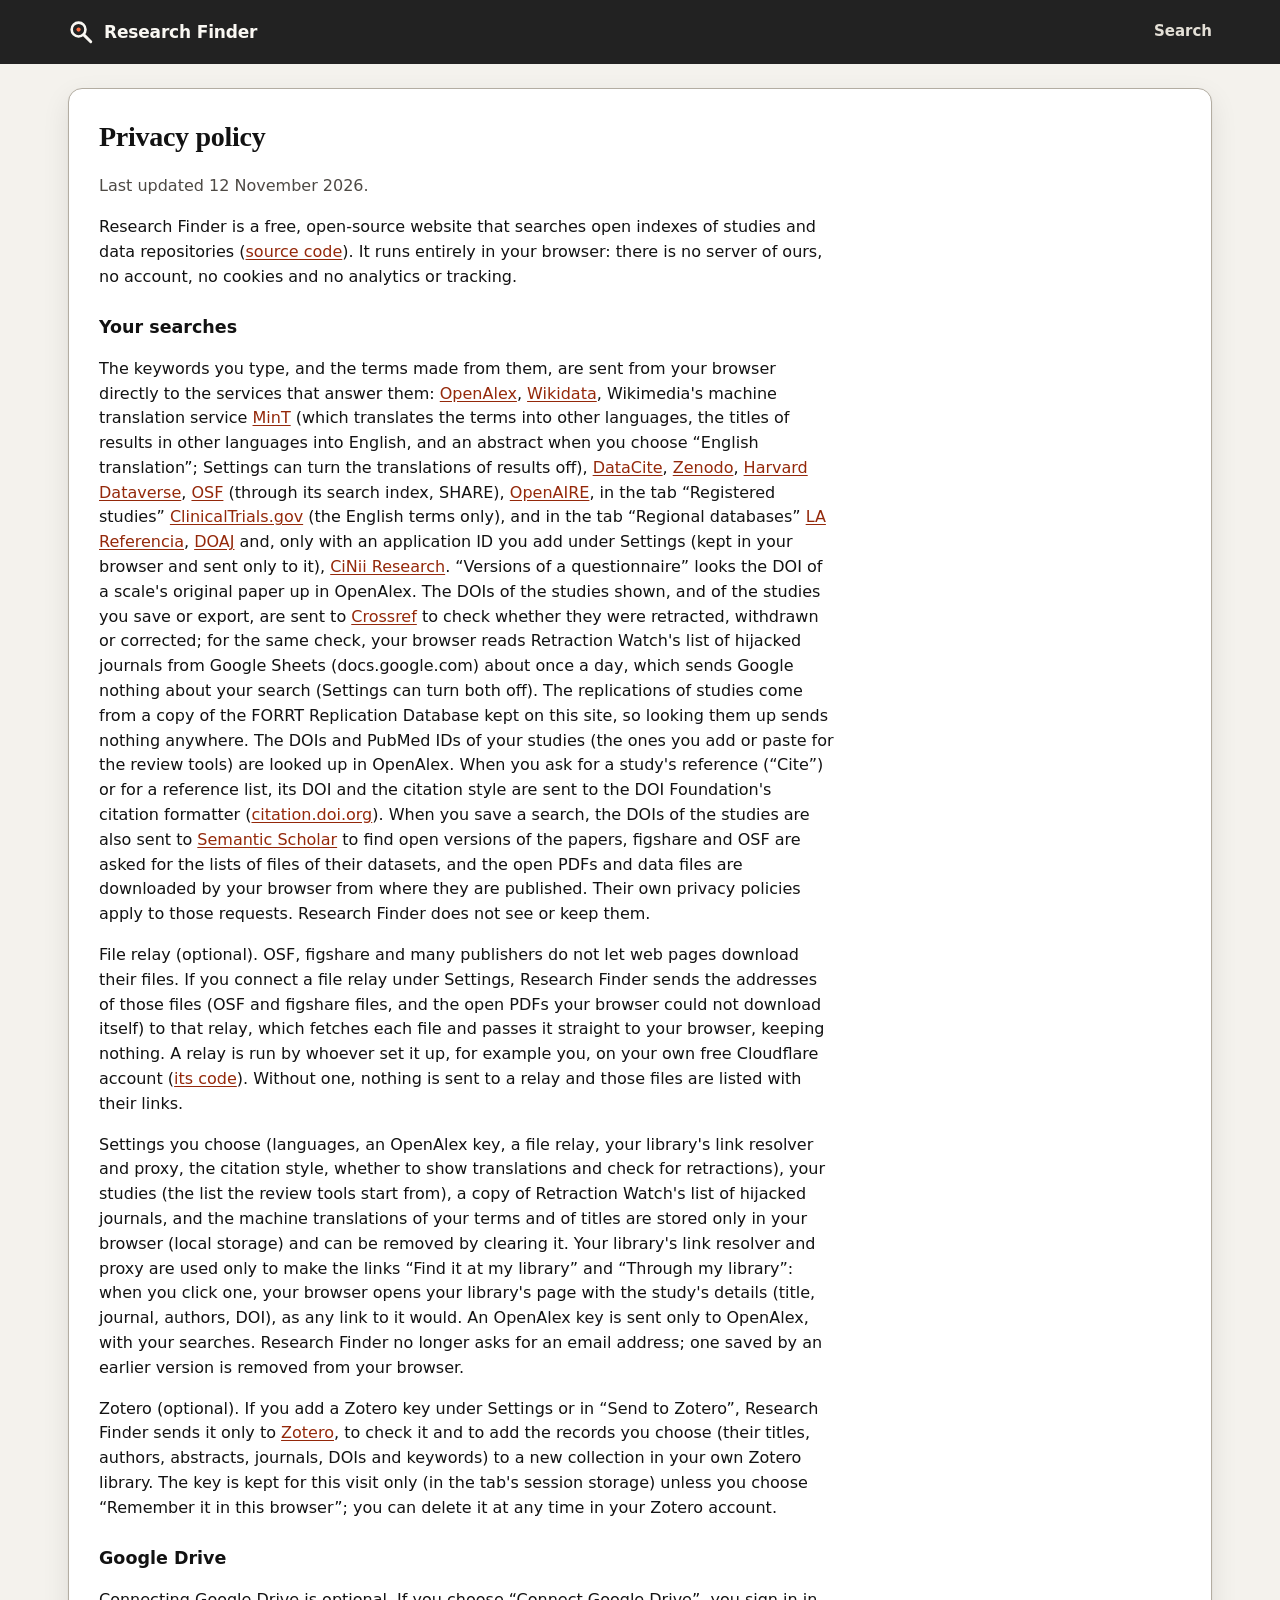
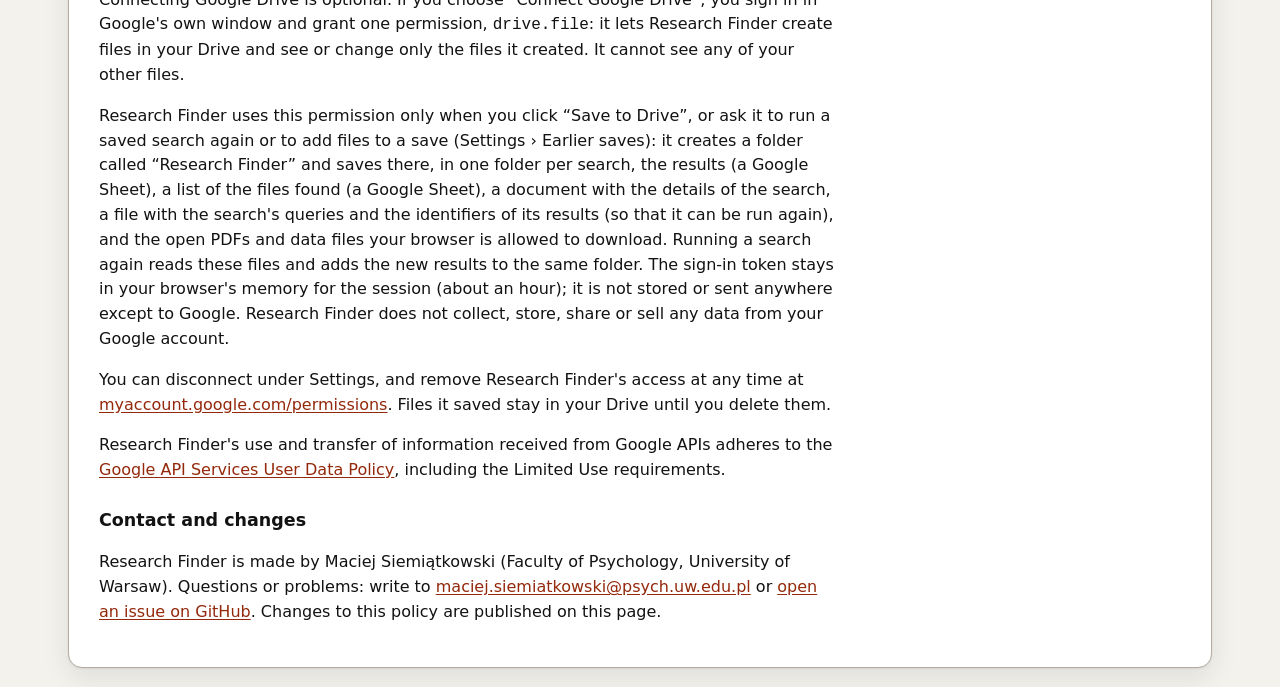
==== commit 44279ef7: "Add versions of a questionnaire, regional databases and a scales filter - "Versions of a questionnai" ====
--- a/docs/privacy.html
+++ b/docs/privacy.html
@@ -8,7 +8,7 @@
   <meta name="theme-color" content="#151515" media="(prefers-color-scheme: light)">
   <meta name="theme-color" content="#232323" media="(prefers-color-scheme: dark)">
   <link rel="icon" href="data:image/svg+xml,%3Csvg xmlns='http://www.w3.org/2000/svg' viewBox='0 0 32 32'%3E%3Crect width='32' height='32' rx='7' fill='%23151515'/%3E%3Ccircle cx='14' cy='14' r='7' fill='none' stroke='%23f4f2ed' stroke-width='2.8'/%3E%3Cpath d='M19.4 19.4 25 25' stroke='%23f4f2ed' stroke-width='3' stroke-linecap='round'/%3E%3Ccircle cx='14' cy='14' r='2.4' fill='%23ff7043'/%3E%3C/svg%3E">
-  <link rel="stylesheet" href="style.css?v=38">
+  <link rel="stylesheet" href="style.css?v=39">
 </head>
 <body>
   <header class="top">
@@ -36,8 +36,11 @@
         into other languages, the titles of results in other languages into English, and an abstract when you choose
         “English translation”; Settings can turn the translations of results off), <a href="https://datacite.org">DataCite</a>, <a href="https://zenodo.org">Zenodo</a>,
         <a href="https://dataverse.harvard.edu">Harvard Dataverse</a>, <a href="https://osf.io">OSF</a> (through its
-        search index, SHARE), <a href="https://www.openaire.eu">OpenAIRE</a> and, in the tab “Registered studies”,
-        <a href="https://clinicaltrials.gov">ClinicalTrials.gov</a> (the English terms only). The DOIs of the studies shown, and of
+        search index, SHARE), <a href="https://www.openaire.eu">OpenAIRE</a>, in the tab “Registered studies”
+        <a href="https://clinicaltrials.gov">ClinicalTrials.gov</a> (the English terms only), and in the tab “Regional databases”
+        <a href="https://www.lareferencia.info">LA Referencia</a>, <a href="https://doaj.org">DOAJ</a> and, only with an application ID
+        you add under Settings (kept in your browser and sent only to it), <a href="https://cir.nii.ac.jp">CiNii Research</a>.
+        “Versions of a questionnaire” looks the DOI of a scale's original paper up in OpenAlex. The DOIs of the studies shown, and of
         the studies you save or export, are sent to <a href="https://www.crossref.org">Crossref</a> to check whether they
         were retracted, withdrawn or corrected; for the same check, your browser reads Retraction Watch's list of
         hijacked journals from Google Sheets (docs.google.com) about once a day, which sends Google nothing about your
--- a/docs/style.css
+++ b/docs/style.css
@@ -208,7 +208,7 @@
 .tchip.more { border-color: transparent; background: transparent; color: var(--text-2); padding-left: 2px; }
 .tchip i { font-style: normal; color: var(--muted); font: 500 11.5px var(--mono); }
 .badge { display: inline-block; border-radius: 4px; padding: 2px 6px 1px; font: 600 11.5px/1.5 var(--mono); letter-spacing: 0.04em; text-transform: uppercase; background: var(--surface-2); color: var(--text-2); }
-.badge.kind-d, .badge.kind-r, .badge.kind-j { background: var(--warm-soft); color: var(--warm); }
+.badge.kind-d, .badge.kind-r, .badge.kind-j, .badge.kind-m { background: var(--warm-soft); color: var(--warm); }
 .badge.kind-a, .badge.kind-p { background: var(--accent-soft); color: var(--accent-strong); }
 .badge.open { background: transparent; box-shadow: inset 0 0 0 1px var(--border-strong); }
 .note { color: var(--muted); font-size: 14px; margin: 8px 0 0; }
@@ -289,6 +289,10 @@
 /* while searching, the page is for the results */
 body:not(.searching) .results-wrap, body.searching .landing, body.searching .facts, body.searching .eyebrow, body.searching .lead,
 body.searching .hero .hint, body.searching .demo { display: none; }
+.hint.finder-hint { margin-top: 10px; }
+body.searching .hero .hint.finder-hint { display: flex; }
+.finder-link { color: var(--on-brand); font-size: 14.5px; text-decoration: underline; text-underline-offset: 3px; text-decoration-color: rgb(250 248 243 / 55%); }
+.finder-link:hover { color: var(--on-brand); text-decoration-color: var(--hl); }
 body.searching .hero { padding: 6px 0 24px; background-image: linear-gradient(180deg, var(--brand-top), var(--brand)); }
 body.searching .hero-main { max-width: none; }
 body.searching .hero h1 { position: absolute; width: 1px; height: 1px; overflow: hidden; clip: rect(0 0 0 0); white-space: nowrap; }
@@ -672,6 +676,7 @@
   .ov-bars li > button, .ov-bars li > div { grid-template-columns: 1fr auto; row-gap: 4px; }
   .ov-bar { grid-column: 1 / -1; grid-row: 2; }
 }
+.finder-input, #set-cinii { width: 100%; padding: 9px 11px; border: 1px solid var(--border-strong); border-radius: var(--radius-sm); background: var(--surface); color: var(--text); margin-top: 6px; font: inherit; }
 #zotero-collection { width: 100%; padding: 9px 11px; border: 1px solid var(--border-strong); border-radius: var(--radius-sm); background: var(--surface); color: var(--text); margin-top: 6px; font: inherit; }
 .relay-row input[type="password"] { flex: 1; min-width: 0; margin-top: 0 !important; }
 .relay-row { display: flex; align-items: center; gap: 8px; }
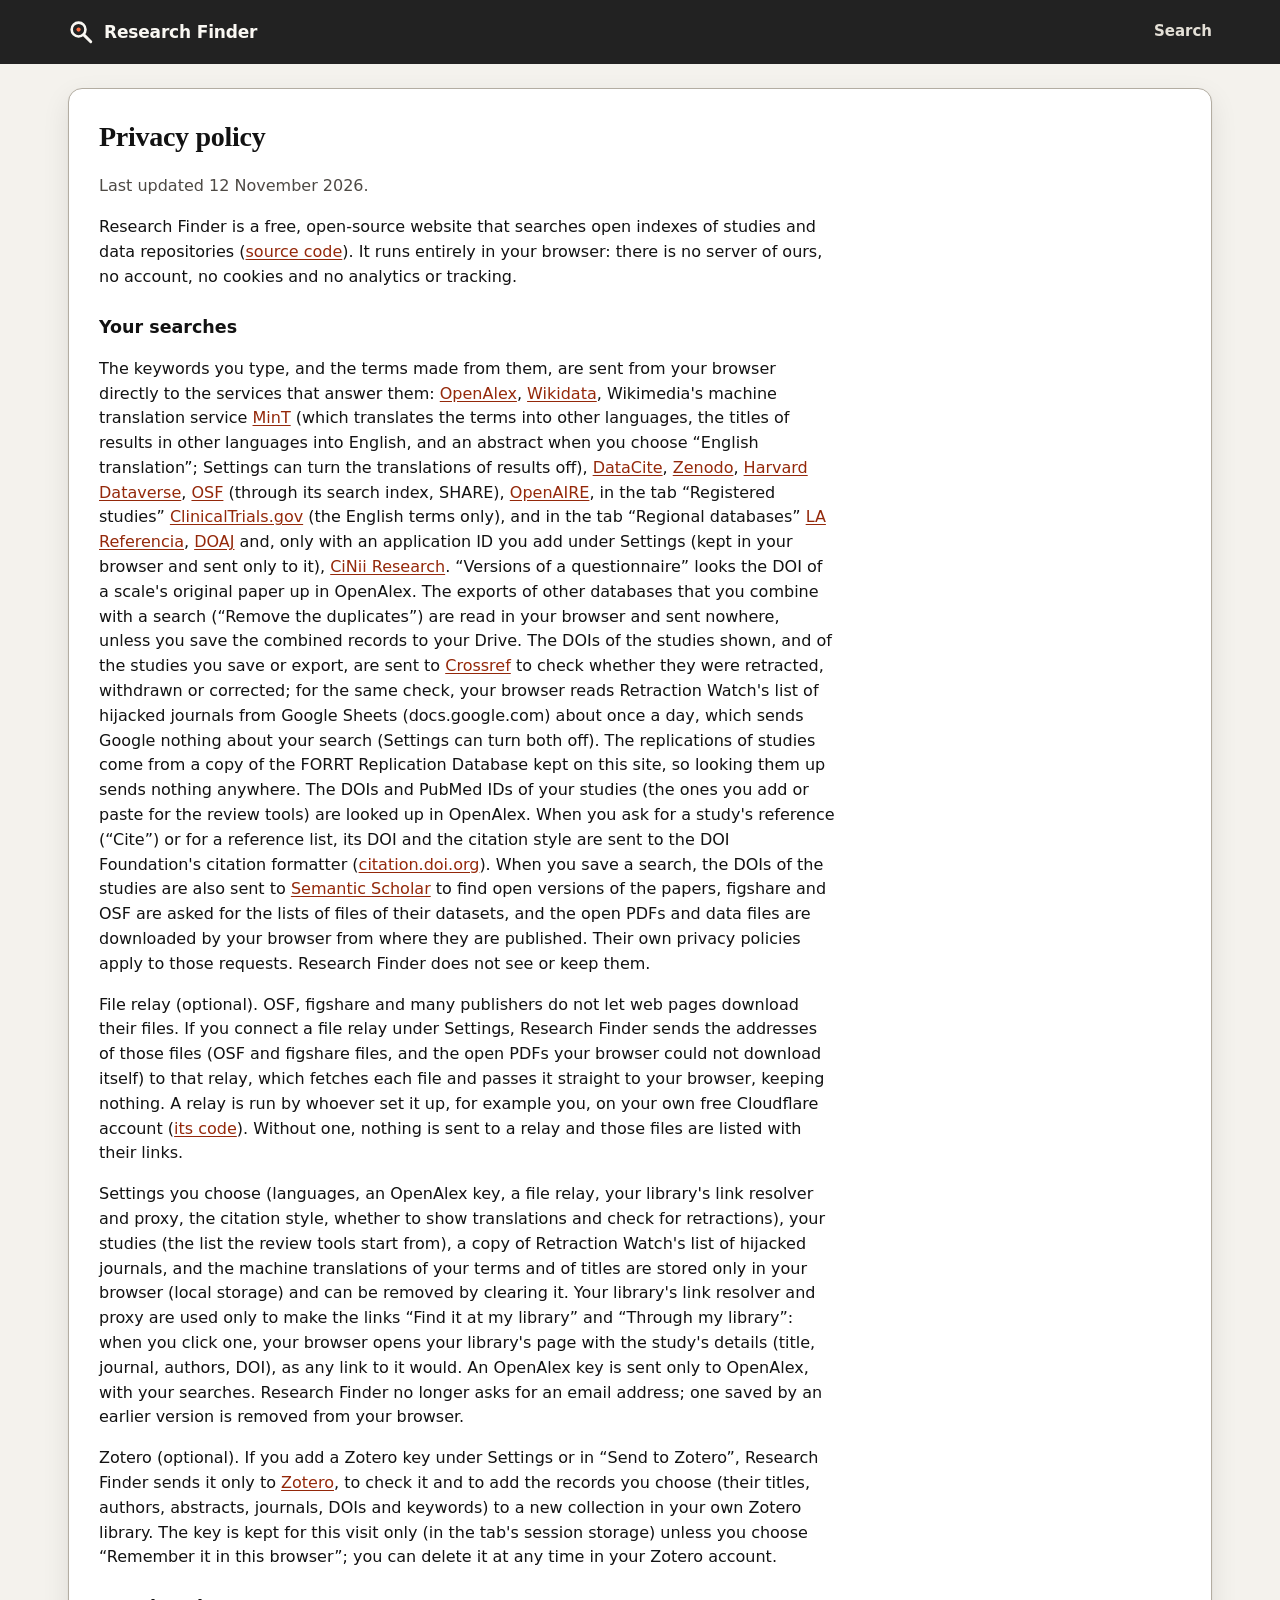
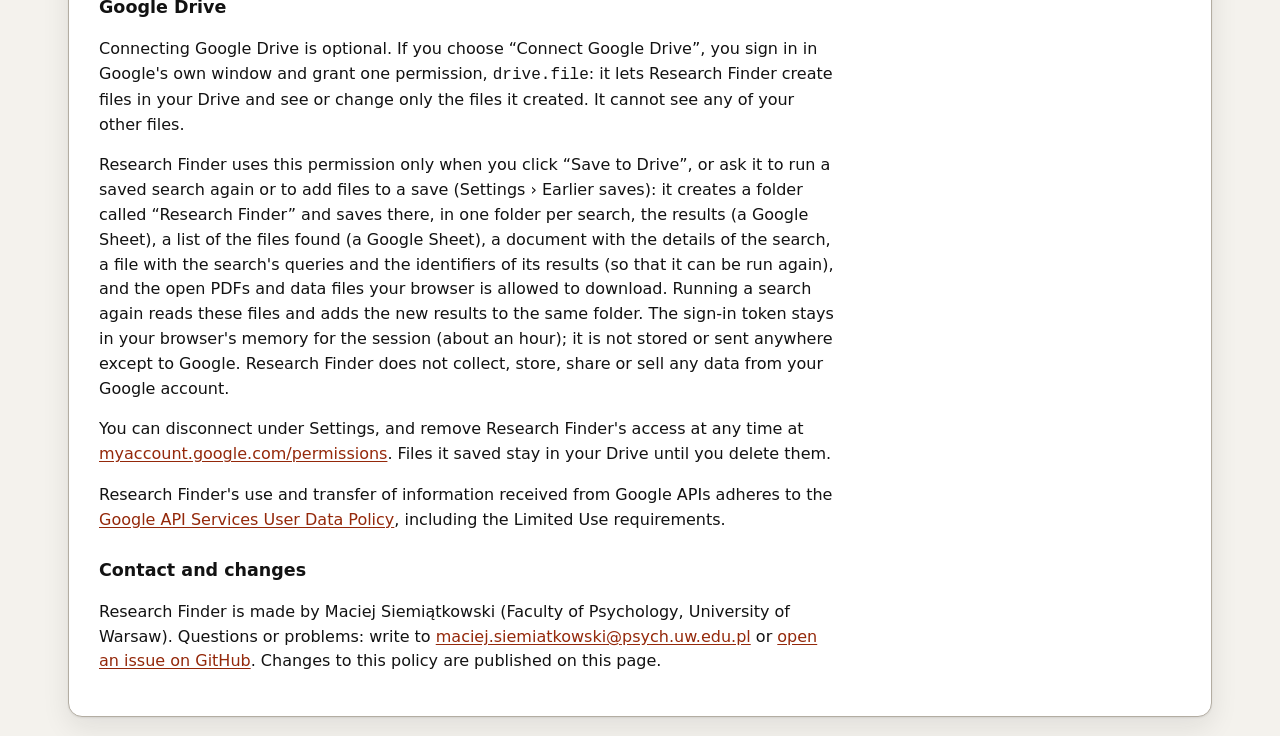
==== commit 73a327cc: "Combine other databases' exports with a search and remove duplicates - New module combine.js: reads " ====
--- a/docs/privacy.html
+++ b/docs/privacy.html
@@ -8,7 +8,7 @@
   <meta name="theme-color" content="#151515" media="(prefers-color-scheme: light)">
   <meta name="theme-color" content="#232323" media="(prefers-color-scheme: dark)">
   <link rel="icon" href="data:image/svg+xml,%3Csvg xmlns='http://www.w3.org/2000/svg' viewBox='0 0 32 32'%3E%3Crect width='32' height='32' rx='7' fill='%23151515'/%3E%3Ccircle cx='14' cy='14' r='7' fill='none' stroke='%23f4f2ed' stroke-width='2.8'/%3E%3Cpath d='M19.4 19.4 25 25' stroke='%23f4f2ed' stroke-width='3' stroke-linecap='round'/%3E%3Ccircle cx='14' cy='14' r='2.4' fill='%23ff7043'/%3E%3C/svg%3E">
-  <link rel="stylesheet" href="style.css?v=39">
+  <link rel="stylesheet" href="style.css?v=40">
 </head>
 <body>
   <header class="top">
@@ -40,7 +40,9 @@
         <a href="https://clinicaltrials.gov">ClinicalTrials.gov</a> (the English terms only), and in the tab “Regional databases”
         <a href="https://www.lareferencia.info">LA Referencia</a>, <a href="https://doaj.org">DOAJ</a> and, only with an application ID
         you add under Settings (kept in your browser and sent only to it), <a href="https://cir.nii.ac.jp">CiNii Research</a>.
-        “Versions of a questionnaire” looks the DOI of a scale's original paper up in OpenAlex. The DOIs of the studies shown, and of
+        “Versions of a questionnaire” looks the DOI of a scale's original paper up in OpenAlex. The exports of other
+        databases that you combine with a search (“Remove the duplicates”) are read in your browser and sent nowhere,
+        unless you save the combined records to your Drive. The DOIs of the studies shown, and of
         the studies you save or export, are sent to <a href="https://www.crossref.org">Crossref</a> to check whether they
         were retracted, withdrawn or corrected; for the same check, your browser reads Retraction Watch's list of
         hijacked journals from Google Sheets (docs.google.com) about once a day, which sends Google nothing about your
--- a/docs/style.css
+++ b/docs/style.css
@@ -677,6 +677,28 @@
   .ov-bar { grid-column: 1 / -1; grid-row: 2; }
 }
 .finder-input, #set-cinii { width: 100%; padding: 9px 11px; border: 1px solid var(--border-strong); border-radius: var(--radius-sm); background: var(--surface); color: var(--text); margin-top: 6px; font: inherit; }
+/* combining searches */
+.cb-sources { display: grid; gap: 8px; margin-top: 10px; }
+.cb-row { display: flex; flex-wrap: wrap; align-items: center; gap: 6px 10px; padding: 8px 10px; border: 1px solid var(--border); border-radius: 8px; background: var(--surface); }
+.cb-row select, .cb-label { border: 1px solid var(--border-strong); border-radius: var(--radius-sm); padding: 5px 9px; background: var(--surface); color: var(--text); font: inherit; }
+.cb-label { font-weight: 650; width: 12em; max-width: 100%; }
+.cb-meta { color: var(--muted); font-size: 13.5px; flex: 1 1 200px; overflow-wrap: anywhere; }
+.cb-drop { margin-top: 10px; padding: 18px 16px; border: 2px dashed var(--border-strong); border-radius: 10px; text-align: center; font-size: 15px; }
+.cb-drop.on { border-color: var(--accent); background: var(--accent-soft); }
+.cb-drop .note { display: block; margin-top: 6px; font-size: 13px; }
+.cb-table { width: 100%; border-collapse: collapse; margin: 10px 0 4px; font-size: 14px; }
+.cb-table th, .cb-table td { text-align: left; padding: 6px 8px; border-bottom: 1px solid var(--border); }
+.cb-table td:not(:first-child), .cb-table th:not(:first-child) { text-align: right; font-variant-numeric: tabular-nums; }
+.cb-pairs { margin: 8px 0 0; padding-left: 22px; }
+.cb-pair { margin: 0 0 14px; padding: 10px 12px; border: 1px solid var(--border); border-radius: 8px; }
+.cb-pair.decided-same { border-color: var(--ok); }
+.cb-pair.decided-different { opacity: 0.75; }
+.cb-pair .btn[aria-pressed="true"] { background: var(--text); color: var(--surface); border-color: var(--text); }
+.cb-why { margin: 0 0 6px !important; font-size: 13.5px; color: var(--text-2); }
+.cb-rec { display: block; padding: 6px 0; border-top: 1px dashed var(--border); font-size: 14px; }
+.cb-rec strong { display: block; font-weight: 600; }
+.cb-src { display: inline-block; font: 600 11.5px/1.5 var(--mono); text-transform: uppercase; letter-spacing: 0.04em; color: var(--warm-ink); margin-bottom: 2px; }
+@media (max-width: 560px) { .cb-table { font-size: 12.5px; } .cb-table th, .cb-table td { padding: 5px 4px; } }
 #zotero-collection { width: 100%; padding: 9px 11px; border: 1px solid var(--border-strong); border-radius: var(--radius-sm); background: var(--surface); color: var(--text); margin-top: 6px; font: inherit; }
 .relay-row input[type="password"] { flex: 1; min-width: 0; margin-top: 0 !important; }
 .relay-row { display: flex; align-items: center; gap: 8px; }
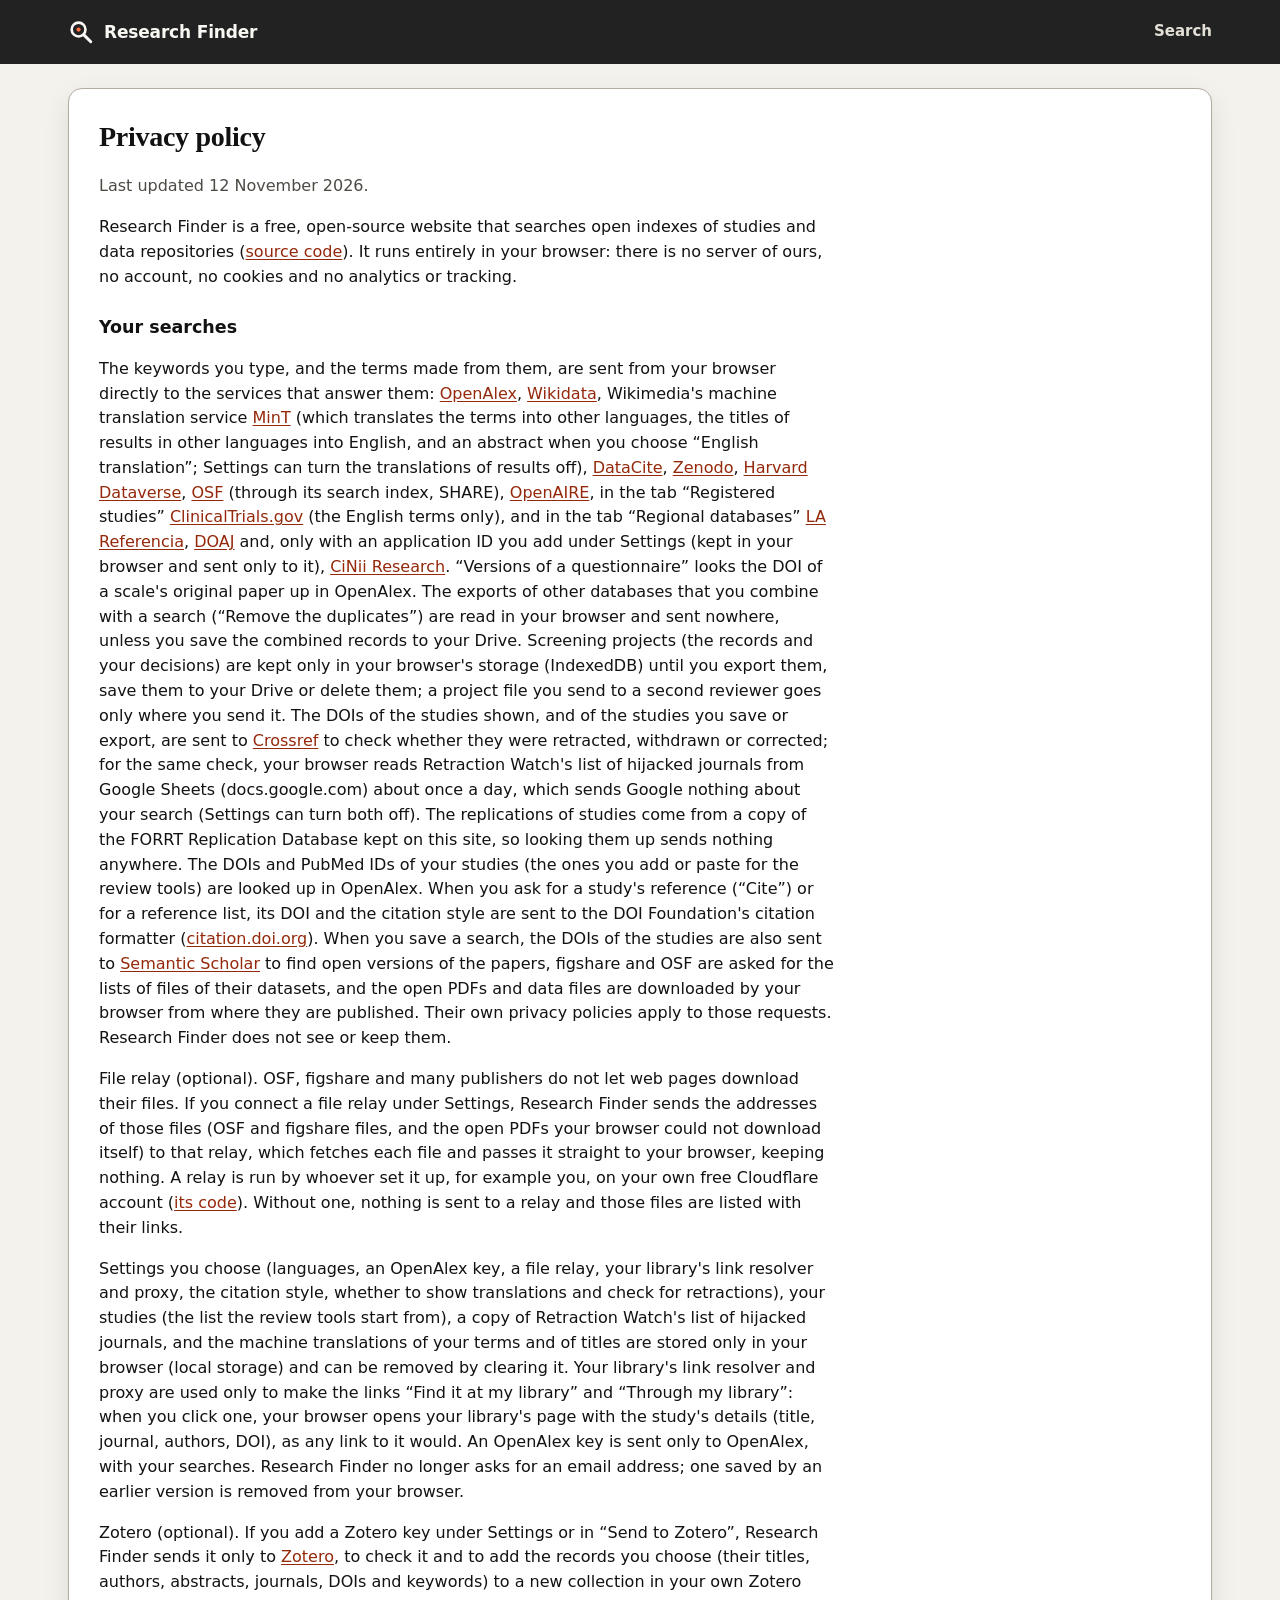
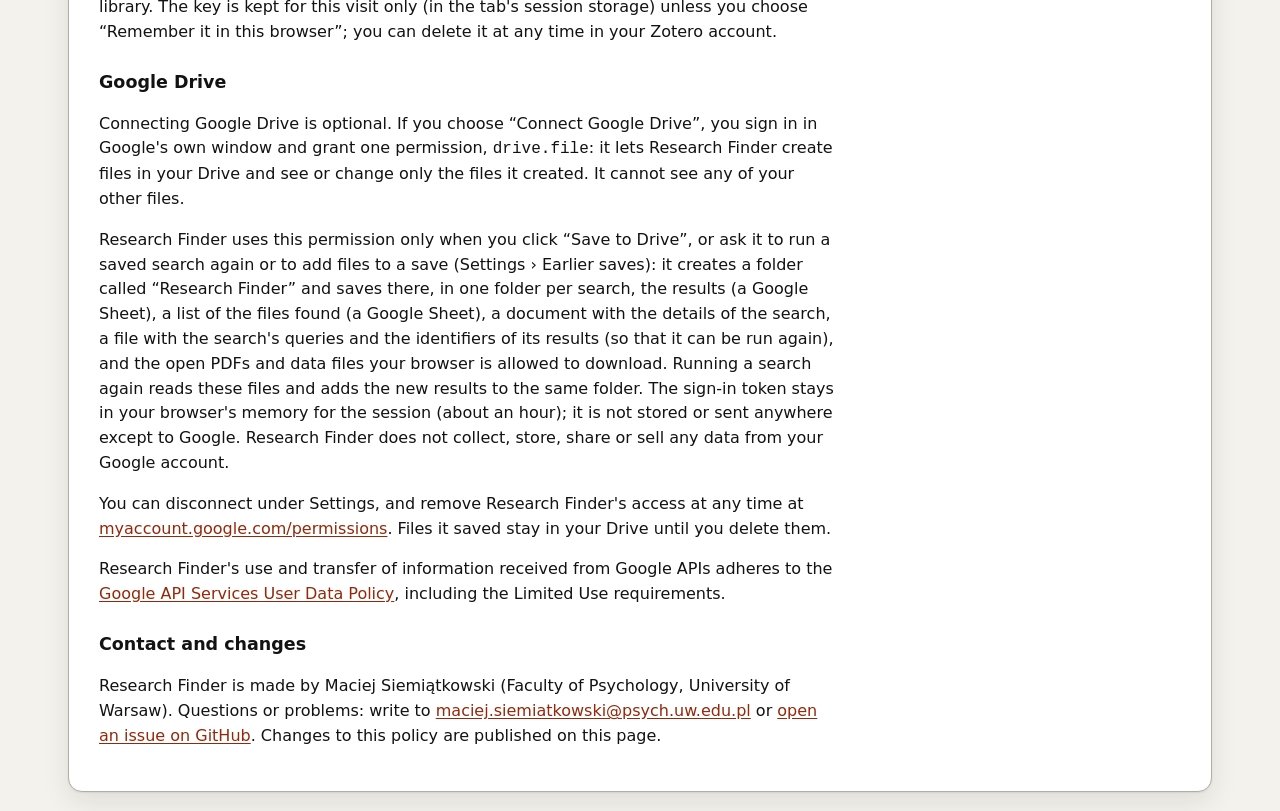
==== commit 64268809: "Add screening with prioritised order, stopping checks and two reviewers - New module screen.js: titl" ====
--- a/docs/privacy.html
+++ b/docs/privacy.html
@@ -8,7 +8,7 @@
   <meta name="theme-color" content="#151515" media="(prefers-color-scheme: light)">
   <meta name="theme-color" content="#232323" media="(prefers-color-scheme: dark)">
   <link rel="icon" href="data:image/svg+xml,%3Csvg xmlns='http://www.w3.org/2000/svg' viewBox='0 0 32 32'%3E%3Crect width='32' height='32' rx='7' fill='%23151515'/%3E%3Ccircle cx='14' cy='14' r='7' fill='none' stroke='%23f4f2ed' stroke-width='2.8'/%3E%3Cpath d='M19.4 19.4 25 25' stroke='%23f4f2ed' stroke-width='3' stroke-linecap='round'/%3E%3Ccircle cx='14' cy='14' r='2.4' fill='%23ff7043'/%3E%3C/svg%3E">
-  <link rel="stylesheet" href="style.css?v=40">
+  <link rel="stylesheet" href="style.css?v=41">
 </head>
 <body>
   <header class="top">
@@ -42,7 +42,9 @@
         you add under Settings (kept in your browser and sent only to it), <a href="https://cir.nii.ac.jp">CiNii Research</a>.
         “Versions of a questionnaire” looks the DOI of a scale's original paper up in OpenAlex. The exports of other
         databases that you combine with a search (“Remove the duplicates”) are read in your browser and sent nowhere,
-        unless you save the combined records to your Drive. The DOIs of the studies shown, and of
+        unless you save the combined records to your Drive. Screening projects (the records and your decisions) are kept
+        only in your browser's storage (IndexedDB) until you export them, save them to your Drive or delete them; a
+        project file you send to a second reviewer goes only where you send it. The DOIs of the studies shown, and of
         the studies you save or export, are sent to <a href="https://www.crossref.org">Crossref</a> to check whether they
         were retracted, withdrawn or corrected; for the same check, your browser reads Retraction Watch's list of
         hijacked journals from Google Sheets (docs.google.com) about once a day, which sends Google nothing about your
--- a/docs/style.css
+++ b/docs/style.css
@@ -677,6 +677,49 @@
   .ov-bar { grid-column: 1 / -1; grid-row: 2; }
 }
 .finder-input, #set-cinii { width: 100%; padding: 9px 11px; border: 1px solid var(--border-strong); border-radius: var(--radius-sm); background: var(--surface); color: var(--text); margin-top: 6px; font: inherit; }
+/* screening */
+.screen-dialog { width: min(1200px, calc(100vw - 24px)); max-width: none; height: calc(100vh - 24px); max-height: none; padding: 0; border: 1px solid var(--border-strong); border-radius: 14px; background: var(--surface); color: var(--text); }
+.screen-dialog::backdrop { background: rgb(0 0 0 / 55%); }
+.screen-inner { display: flex; flex-direction: column; height: 100%; }
+.screen-head { display: flex; align-items: center; justify-content: space-between; gap: 12px; padding: 12px 20px; border-bottom: 1px solid var(--border-strong); }
+.screen-head h2 { margin: 0; font-family: var(--serif); font-weight: 600; font-size: 22px; overflow: hidden; text-overflow: ellipsis; white-space: nowrap; }
+.screen-head-tools { display: flex; gap: 8px; flex: none; }
+#screen-body { flex: 1; overflow: auto; padding: 16px 20px 24px; }
+.screen-start { max-width: 760px; }
+.screen-layout { display: grid; grid-template-columns: minmax(0, 1fr) 300px; gap: 24px; align-items: start; }
+.screen-card { border: 1px solid var(--border); border-radius: 12px; padding: 18px 20px; background: var(--surface); }
+.screen-card h3 { font-family: var(--serif); font-size: 22px; line-height: 1.3; margin: 4px 0 6px; }
+.screen-card.done { text-align: center; padding: 40px 20px; }
+.screen-pos { margin: 0; font: 600 12px/1.5 var(--mono); letter-spacing: 0.04em; text-transform: uppercase; color: var(--muted); }
+.screen-abstract { font-size: 16px; line-height: 1.6; margin-top: 10px; white-space: pre-line; }
+.screen-dialog mark { background: var(--hl); color: var(--hl-ink); border-radius: 2px; padding: 0 1px; }
+.screen-bar { position: sticky; bottom: 0; background: var(--surface); border-top: 1px solid var(--border); padding: 12px 0 0; margin-top: 12px; }
+.screen-main-buttons { display: flex; flex-wrap: wrap; gap: 8px; }
+.screen-main-buttons .btn { min-width: 112px; }
+.screen-reasons { display: flex; flex-wrap: wrap; align-items: center; gap: 6px; margin-top: 10px; }
+.screen-dialog kbd { font: 600 11px/1 var(--mono); border: 1px solid currentColor; border-radius: 4px; padding: 1px 4px; opacity: 0.8; margin-left: 2px; }
+.screen-side { border-left: 1px solid var(--border); padding-left: 20px; font-size: 14.5px; }
+.screen-side h4 { font-size: 14px; margin: 18px 0 6px; text-transform: uppercase; letter-spacing: 0.04em; color: var(--text-2); }
+.screen-count { margin: 0 0 8px; }
+.screen-chart { width: 100%; height: 90px; display: block; }
+.screen-chart .axis { stroke: var(--border-strong); stroke-width: 1; fill: none; }
+.screen-chart .line { stroke: var(--accent); stroke-width: 2; fill: none; }
+.screen-checks { list-style: none; padding: 0; margin: 0; }
+.screen-checks li { margin: 4px 0; color: var(--text-2); }
+.screen-checks li.ok { color: var(--ok); font-weight: 600; }
+.screen-projects { list-style: none; padding: 0; }
+.screen-projects li { display: flex; flex-wrap: wrap; align-items: center; gap: 4px 12px; padding: 8px 0; border-bottom: 1px solid var(--border); }
+.screen-projects .tools-meta { flex: 1 1 200px; }
+.screen-reasons-edit { width: 100%; font: 13.5px/1.5 var(--mono); border: 1px solid var(--border-strong); border-radius: var(--radius-sm); background: var(--surface); color: var(--text); padding: 6px 8px; }
+@media (max-width: 860px) {
+  .screen-layout { grid-template-columns: 1fr; }
+  .screen-side { border-left: 0; padding-left: 0; border-top: 1px solid var(--border); padding-top: 8px; }
+  .screen-dialog { width: 100vw; height: 100vh; border-radius: 0; }
+  #screen-body { padding: 12px 14px 20px; }
+  .screen-main-buttons .btn { min-width: 0; flex: 1 1 30%; }
+  .screen-bar { position: static; }
+  .screen-reasons .btn { font-size: 12.5px; padding: 3px 7px; }
+}
 /* combining searches */
 .cb-sources { display: grid; gap: 8px; margin-top: 10px; }
 .cb-row { display: flex; flex-wrap: wrap; align-items: center; gap: 6px 10px; padding: 8px 10px; border: 1px solid var(--border); border-radius: 8px; background: var(--surface); }
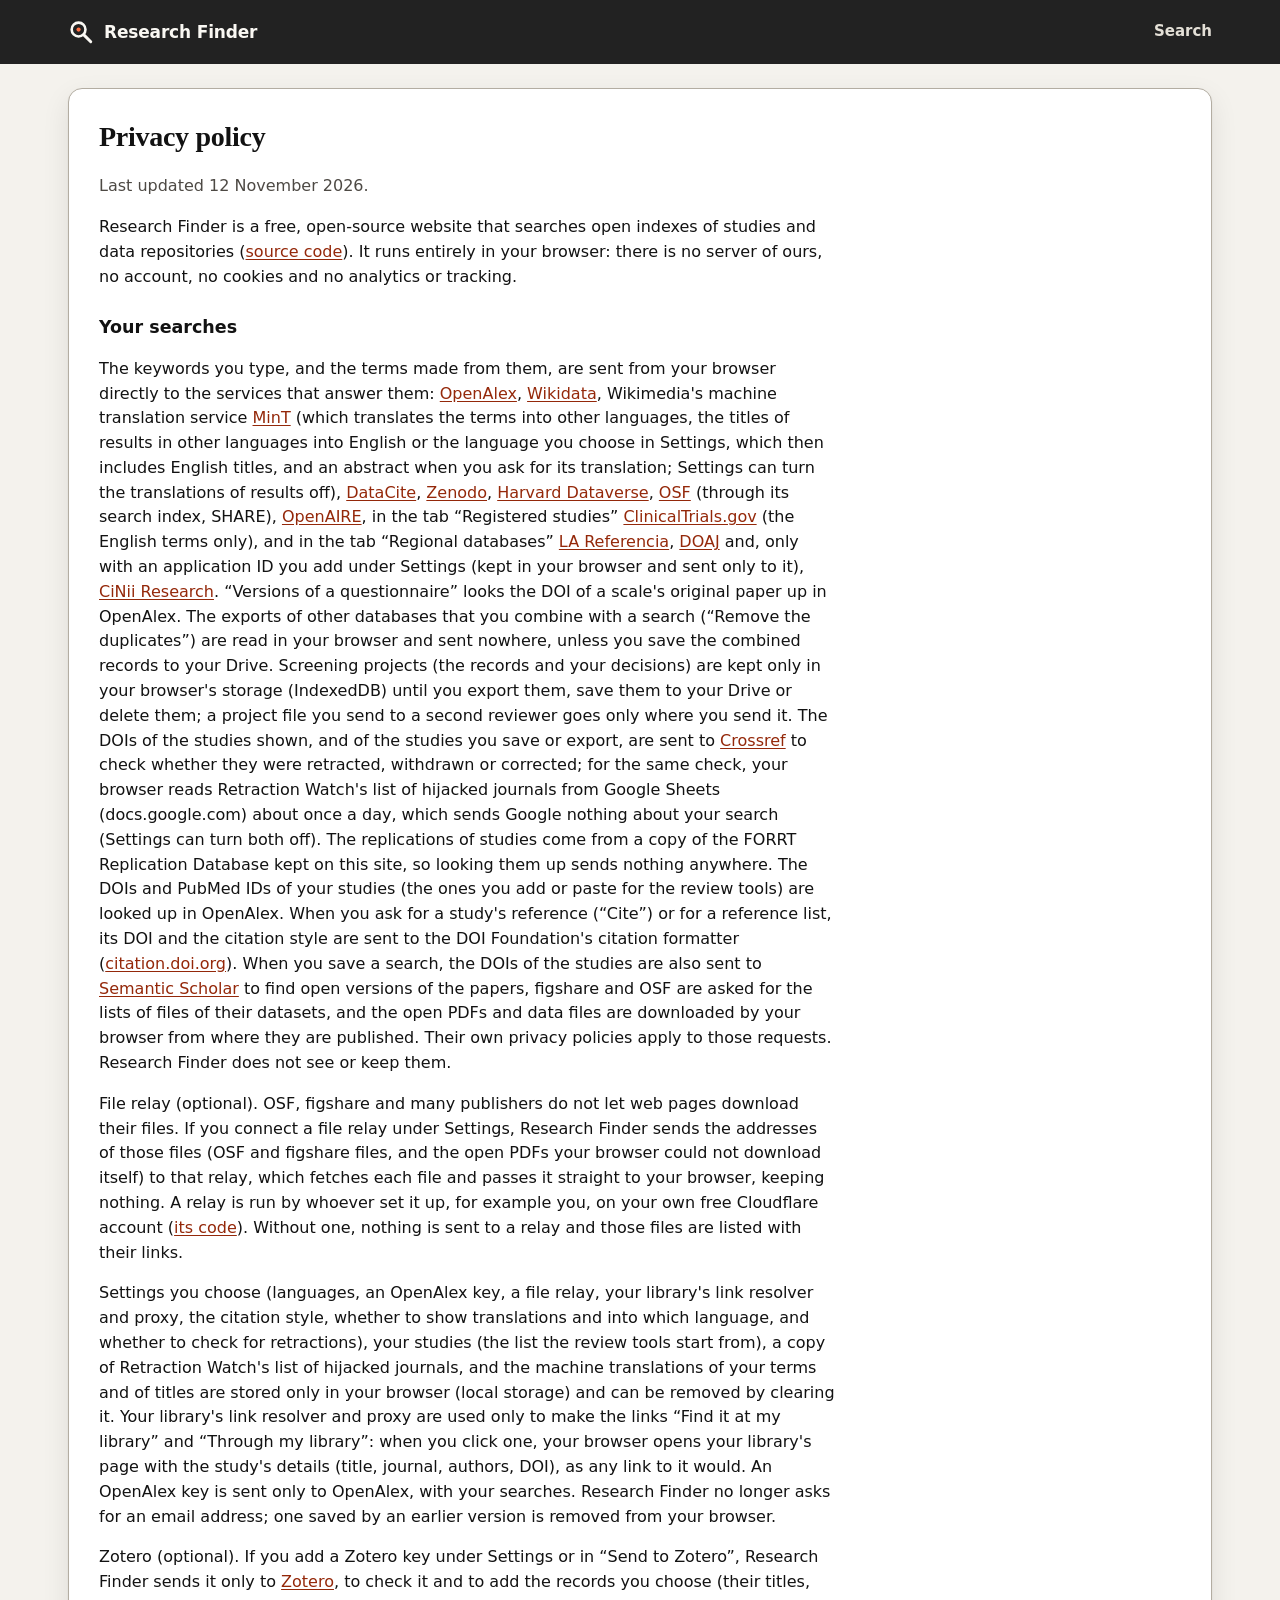
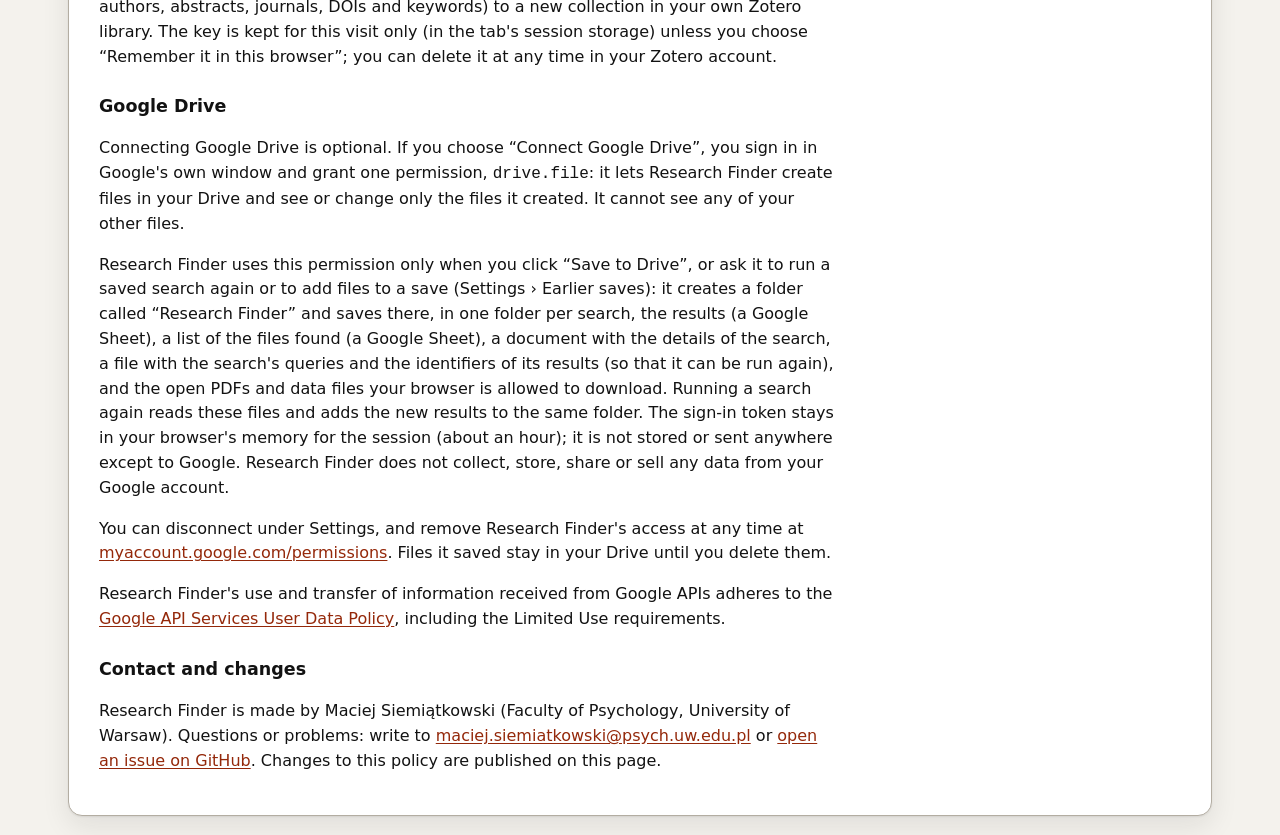
==== commit 78e9be73: "Translate results into the reader's language (v=42) Settings › Results in other languages › "Transla" ====
--- a/docs/privacy.html
+++ b/docs/privacy.html
@@ -8,7 +8,7 @@
   <meta name="theme-color" content="#151515" media="(prefers-color-scheme: light)">
   <meta name="theme-color" content="#232323" media="(prefers-color-scheme: dark)">
   <link rel="icon" href="data:image/svg+xml,%3Csvg xmlns='http://www.w3.org/2000/svg' viewBox='0 0 32 32'%3E%3Crect width='32' height='32' rx='7' fill='%23151515'/%3E%3Ccircle cx='14' cy='14' r='7' fill='none' stroke='%23f4f2ed' stroke-width='2.8'/%3E%3Cpath d='M19.4 19.4 25 25' stroke='%23f4f2ed' stroke-width='3' stroke-linecap='round'/%3E%3Ccircle cx='14' cy='14' r='2.4' fill='%23ff7043'/%3E%3C/svg%3E">
-  <link rel="stylesheet" href="style.css?v=41">
+  <link rel="stylesheet" href="style.css?v=42">
 </head>
 <body>
   <header class="top">
@@ -33,8 +33,9 @@
       <p>The keywords you type, and the terms made from them, are sent from your browser directly to the services that
         answer them: <a href="https://openalex.org">OpenAlex</a>, <a href="https://www.wikidata.org">Wikidata</a>,
         Wikimedia's machine translation service <a href="https://mint.wmcloud.org">MinT</a> (which translates the terms
-        into other languages, the titles of results in other languages into English, and an abstract when you choose
-        “English translation”; Settings can turn the translations of results off), <a href="https://datacite.org">DataCite</a>, <a href="https://zenodo.org">Zenodo</a>,
+        into other languages, the titles of results in other languages into English or the language you choose in
+        Settings, which then includes English titles, and an abstract when you ask for its translation; Settings can
+        turn the translations of results off), <a href="https://datacite.org">DataCite</a>, <a href="https://zenodo.org">Zenodo</a>,
         <a href="https://dataverse.harvard.edu">Harvard Dataverse</a>, <a href="https://osf.io">OSF</a> (through its
         search index, SHARE), <a href="https://www.openaire.eu">OpenAIRE</a>, in the tab “Registered studies”
         <a href="https://clinicaltrials.gov">ClinicalTrials.gov</a> (the English terms only), and in the tab “Regional databases”
@@ -64,7 +65,7 @@
         your own free Cloudflare account (<a href="relay/worker.js">its code</a>). Without one, nothing is sent to a relay
         and those files are listed with their links.</p>
       <p>Settings you choose (languages, an OpenAlex key, a file relay, your library's link resolver and proxy, the
-        citation style, whether to show translations and check for retractions), your studies (the list the review tools
+        citation style, whether to show translations and into which language, and whether to check for retractions), your studies (the list the review tools
         start from), a copy of Retraction Watch's list of hijacked journals, and the machine translations of your terms and of titles are stored only in your browser (local
         storage) and can be removed by clearing it. Your library's link resolver and proxy are used only to make the
         links “Find it at my library” and “Through my library”: when you click one, your browser opens your library's
--- a/docs/style.css
+++ b/docs/style.css
@@ -624,6 +624,7 @@
 .tree li span { color: var(--muted); margin-left: 8px; font: 500 12px var(--mono); }
 .dialog-inner textarea { width: 100%; padding: 9px 11px; border: 1px solid var(--border-strong); border-radius: var(--radius-sm); background: var(--surface); color: var(--text); font: 13.5px/1.5 var(--mono); margin-top: 6px; resize: vertical; }
 .tools-label { display: block; font-weight: 650; margin-top: 14px; }
+#set-read { display: block; margin-top: 6px; border: 1px solid var(--border-strong); border-radius: var(--radius-sm); padding: 6px 10px; background: var(--surface); color: var(--text); font: 400 14.5px var(--sans); max-width: 100%; }
 .tools-out { margin-top: 14px; }
 .tools-head { font-size: 16px; line-height: 1.45; }
 .tools-list { margin: 8px 0 0; padding-left: 24px; }
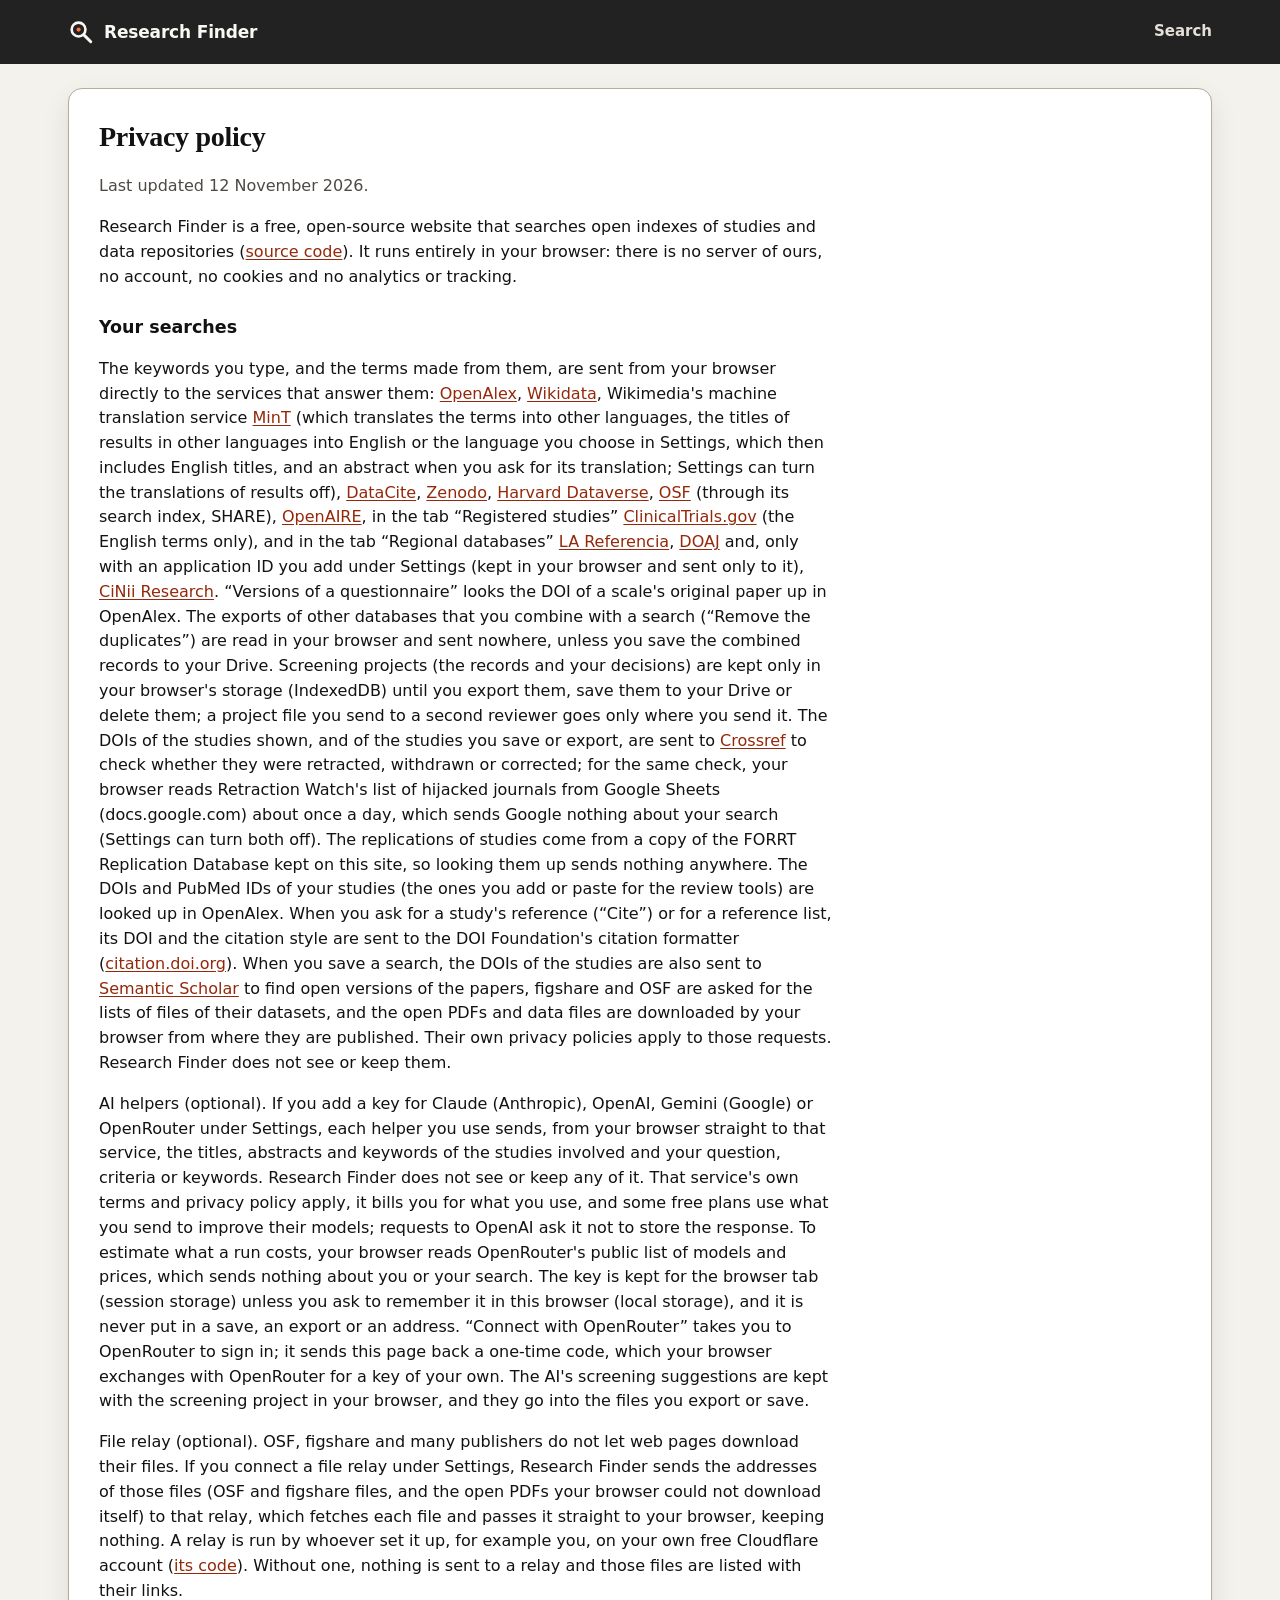
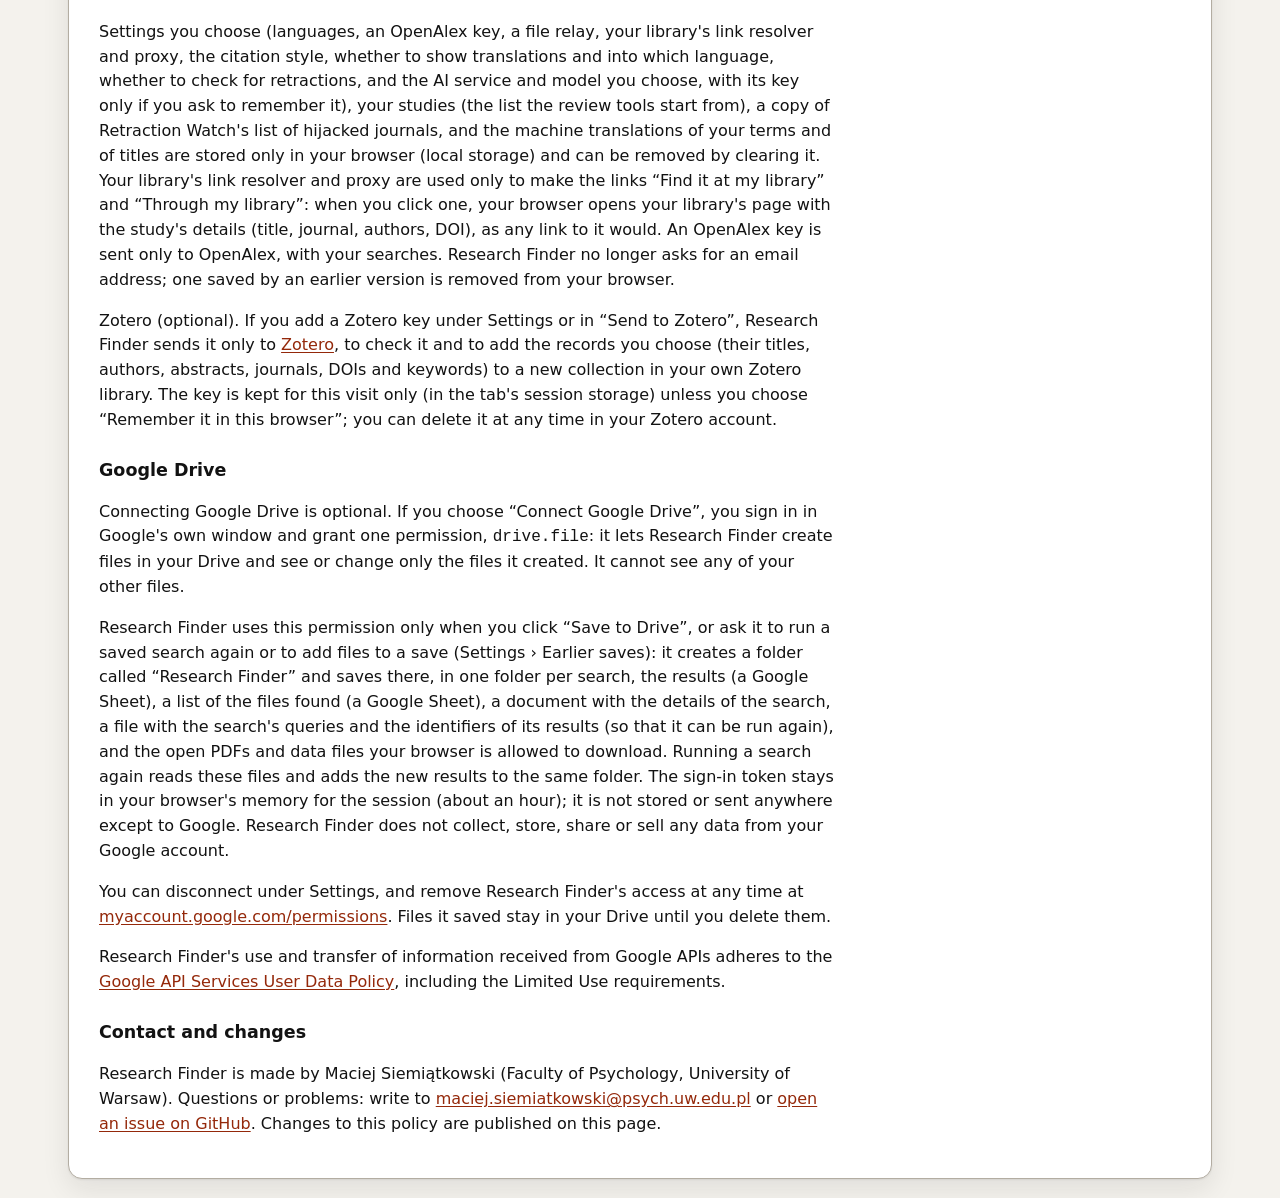
==== commit 5a185a57: "AI helpers with the visitor's own key (v=43) New module docs/js/ai.js: Claude (Anthropic), OpenAI, G" ====
--- a/docs/privacy.html
+++ b/docs/privacy.html
@@ -3,12 +3,13 @@
 <head>
   <meta charset="utf-8">
   <meta name="viewport" content="width=device-width, initial-scale=1">
+  <meta http-equiv="Content-Security-Policy" content="default-src 'self'; script-src 'none'; style-src 'self' 'unsafe-inline'; img-src 'self' data:; object-src 'none'; base-uri 'self'; form-action 'none'">
   <title>Privacy policy · Research Finder</title>
   <meta name="color-scheme" content="light dark">
   <meta name="theme-color" content="#151515" media="(prefers-color-scheme: light)">
   <meta name="theme-color" content="#232323" media="(prefers-color-scheme: dark)">
   <link rel="icon" href="data:image/svg+xml,%3Csvg xmlns='http://www.w3.org/2000/svg' viewBox='0 0 32 32'%3E%3Crect width='32' height='32' rx='7' fill='%23151515'/%3E%3Ccircle cx='14' cy='14' r='7' fill='none' stroke='%23f4f2ed' stroke-width='2.8'/%3E%3Cpath d='M19.4 19.4 25 25' stroke='%23f4f2ed' stroke-width='3' stroke-linecap='round'/%3E%3Ccircle cx='14' cy='14' r='2.4' fill='%23ff7043'/%3E%3C/svg%3E">
-  <link rel="stylesheet" href="style.css?v=42">
+  <link rel="stylesheet" href="style.css?v=43">
 </head>
 <body>
   <header class="top">
@@ -58,6 +59,17 @@
         the papers, figshare and OSF are asked for the lists of files of their datasets, and the open PDFs and data files
         are downloaded by your browser from where they are published. Their own privacy policies apply to those
         requests. Research Finder does not see or keep them.</p>
+      <p>AI helpers (optional). If you add a key for Claude (Anthropic), OpenAI, Gemini (Google) or OpenRouter under
+        Settings, each helper you use sends, from your browser straight to that service, the titles, abstracts and
+        keywords of the studies involved and your question, criteria or keywords. Research Finder does not see or keep
+        any of it. That service's own terms and privacy policy apply, it bills you for what you use, and some free plans
+        use what you send to improve their models; requests to OpenAI ask it not to store the response. To estimate what
+        a run costs, your browser reads OpenRouter's public list of models and prices, which sends nothing about you or
+        your search. The key is kept for the browser tab (session storage) unless you ask to remember it in this browser
+        (local storage), and it is never put in a save, an export or an address. “Connect with OpenRouter” takes you to
+        OpenRouter to sign in; it sends this page back a one-time code, which your browser exchanges with OpenRouter for a
+        key of your own. The AI's screening suggestions are kept with the screening project in your browser, and they go
+        into the files you export or save.</p>
       <p>File relay (optional). OSF, figshare and many publishers do not let web pages download their files. If you
         connect a file relay under Settings, Research Finder sends the addresses of those files (OSF and figshare files,
         and the open PDFs your browser could not download itself) to that relay, which fetches each file and passes it
@@ -65,7 +77,8 @@
         your own free Cloudflare account (<a href="relay/worker.js">its code</a>). Without one, nothing is sent to a relay
         and those files are listed with their links.</p>
       <p>Settings you choose (languages, an OpenAlex key, a file relay, your library's link resolver and proxy, the
-        citation style, whether to show translations and into which language, and whether to check for retractions), your studies (the list the review tools
+        citation style, whether to show translations and into which language, whether to check for retractions, and the AI
+        service and model you choose, with its key only if you ask to remember it), your studies (the list the review tools
         start from), a copy of Retraction Watch's list of hijacked journals, and the machine translations of your terms and of titles are stored only in your browser (local
         storage) and can be removed by clearing it. Your library's link resolver and proxy are used only to make the
         links “Find it at my library” and “Through my library”: when you click one, your browser opens your library's
--- a/docs/style.css
+++ b/docs/style.css
@@ -625,6 +625,31 @@
 .dialog-inner textarea { width: 100%; padding: 9px 11px; border: 1px solid var(--border-strong); border-radius: var(--radius-sm); background: var(--surface); color: var(--text); font: 13.5px/1.5 var(--mono); margin-top: 6px; resize: vertical; }
 .tools-label { display: block; font-weight: 650; margin-top: 14px; }
 #set-read { display: block; margin-top: 6px; border: 1px solid var(--border-strong); border-radius: var(--radius-sm); padding: 6px 10px; background: var(--surface); color: var(--text); font: 400 14.5px var(--sans); max-width: 100%; }
+/* AI helpers */
+#ai-model, #ai-service { display: block; margin-top: 6px; border: 1px solid var(--border-strong); border-radius: var(--radius-sm); padding: 6px 10px; background: var(--surface); color: var(--text); font: 400 14.5px var(--sans); max-width: 100%; }
+#ai-model { width: 100%; font-family: var(--mono); font-size: 13.5px; }
+.ai-question { width: 100%; padding: 9px 11px; border: 1px solid var(--border-strong); border-radius: var(--radius-sm); background: var(--surface); color: var(--text); font: 15px/1.5 var(--sans); margin-top: 6px; resize: vertical; }
+.ai-table-wrap { overflow-x: auto; margin-top: 10px; border: 1px solid var(--border); border-radius: var(--radius-sm); }
+.ai-table { border-collapse: collapse; width: 100%; min-width: 640px; font-size: 14px; line-height: 1.4; }
+.ai-table th, .ai-table td { text-align: left; vertical-align: top; padding: 8px 10px; border-bottom: 1px solid var(--border); }
+.ai-table th { background: var(--surface-2); font-weight: 650; }
+.ai-quote { display: block; margin-top: 3px; color: var(--muted); font-size: 12.5px; }
+.ai-unverified { background: var(--warm-soft); }
+.ai-flag { color: var(--warm-ink); font-weight: 650; }
+.ai-answer { margin-top: 12px; padding: 12px 16px; background: var(--surface-2); border-left: 3px solid var(--hl); border-radius: 0 7px 7px 0; }
+.ai-answer p { margin: 0 0 10px; line-height: 1.55; }
+.ai-answer h4 { margin: 12px 0 4px; }
+.ai-cited { margin: 0 0 10px; padding-left: 28px; }
+.ai-cited li { margin-bottom: 4px; }
+.ai-bad-cite { color: var(--danger-text); font-weight: 700; }
+.ai-note { margin: 8px 0 0; padding: 8px 12px; max-width: 54em; background: var(--surface-2); border-left: 3px solid var(--hl); border-radius: 0 7px 7px 0; }
+.ai-note p { margin: 0; font-size: 15px; line-height: 1.5; }
+.ai-note .tr-tag { display: flex; margin-bottom: 3px; }
+.ai-suggest { margin: 12px 0 0; padding: 9px 13px; border-left: 4px solid var(--border-strong); background: var(--surface-2); border-radius: 0 7px 7px 0; line-height: 1.45; }
+.ai-suggest.ai-include { border-left-color: var(--ok); }
+.ai-suggest.ai-exclude { border-left-color: var(--danger); }
+.ai-suggest.ai-unsure { border-left-color: var(--warm); }
+.ai-model { color: var(--muted); font-size: 13px; }
 .tools-out { margin-top: 14px; }
 .tools-head { font-size: 16px; line-height: 1.45; }
 .tools-list { margin: 8px 0 0; padding-left: 24px; }
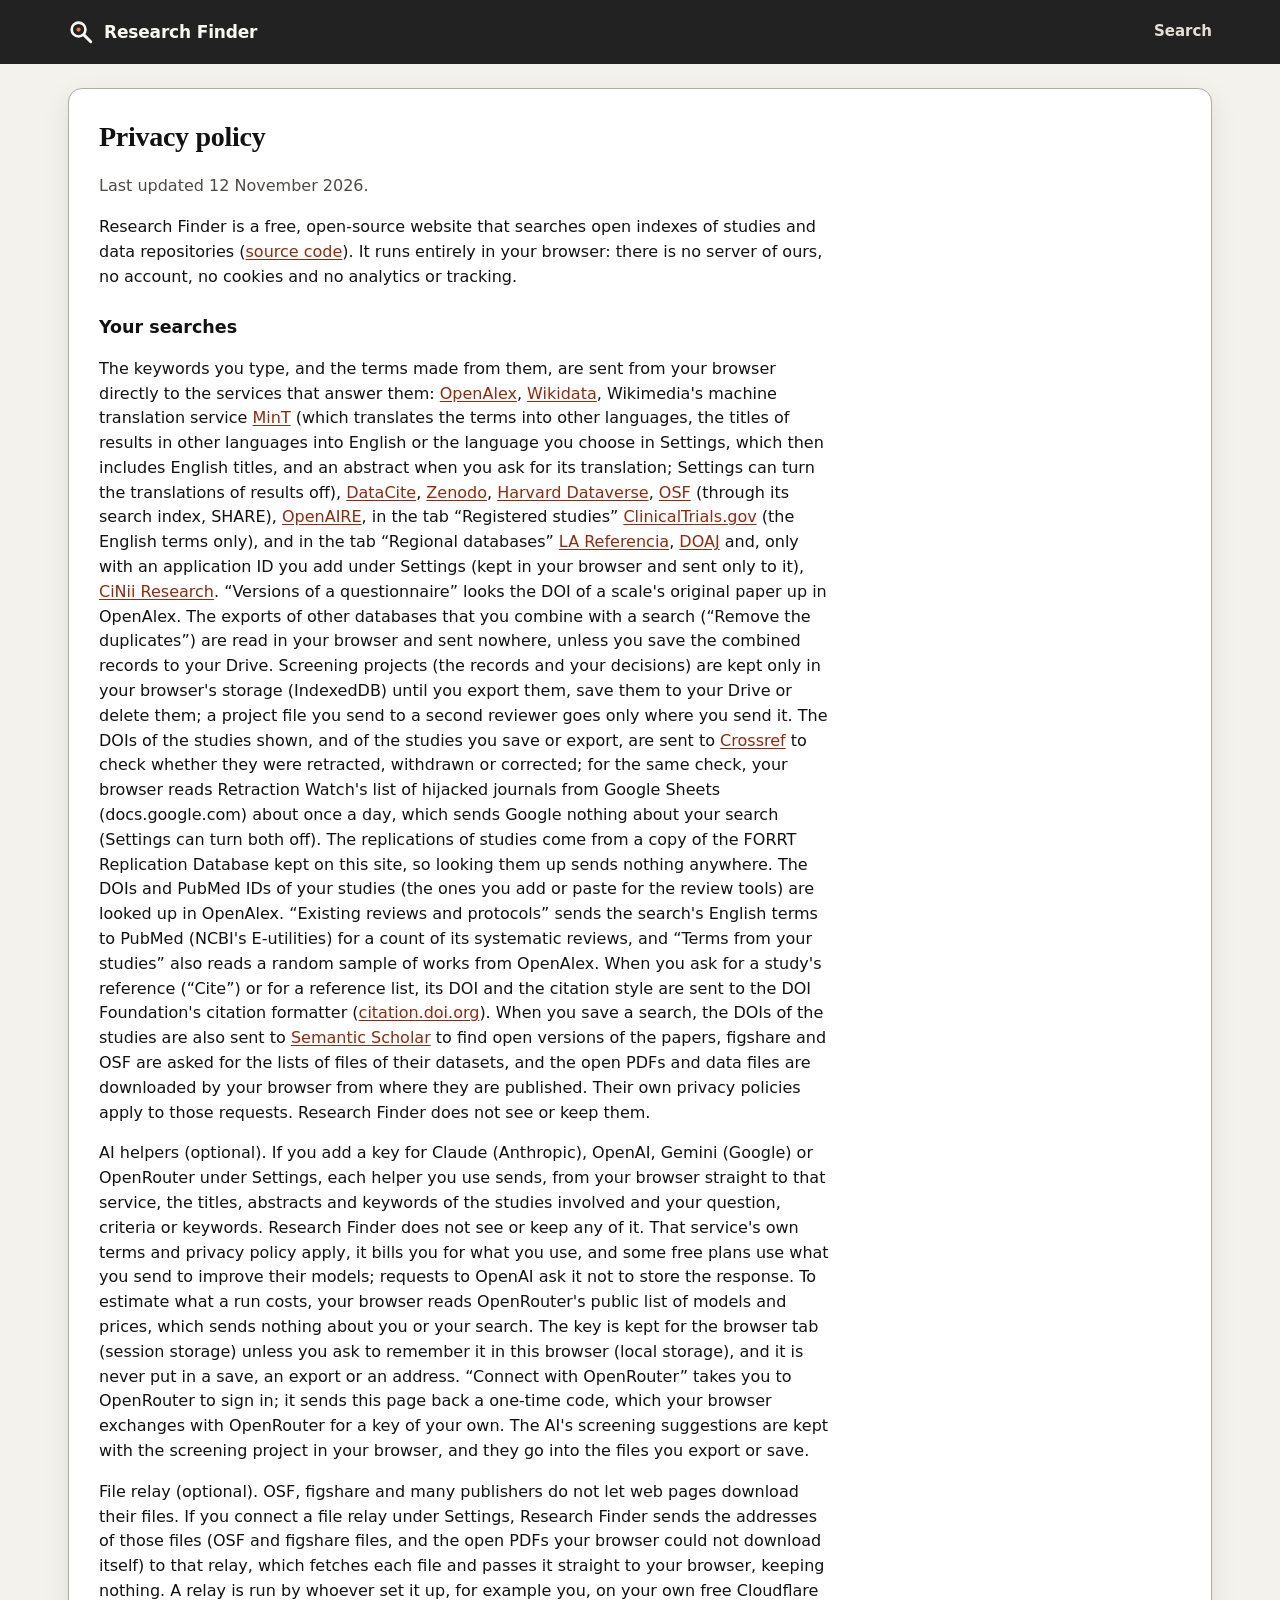
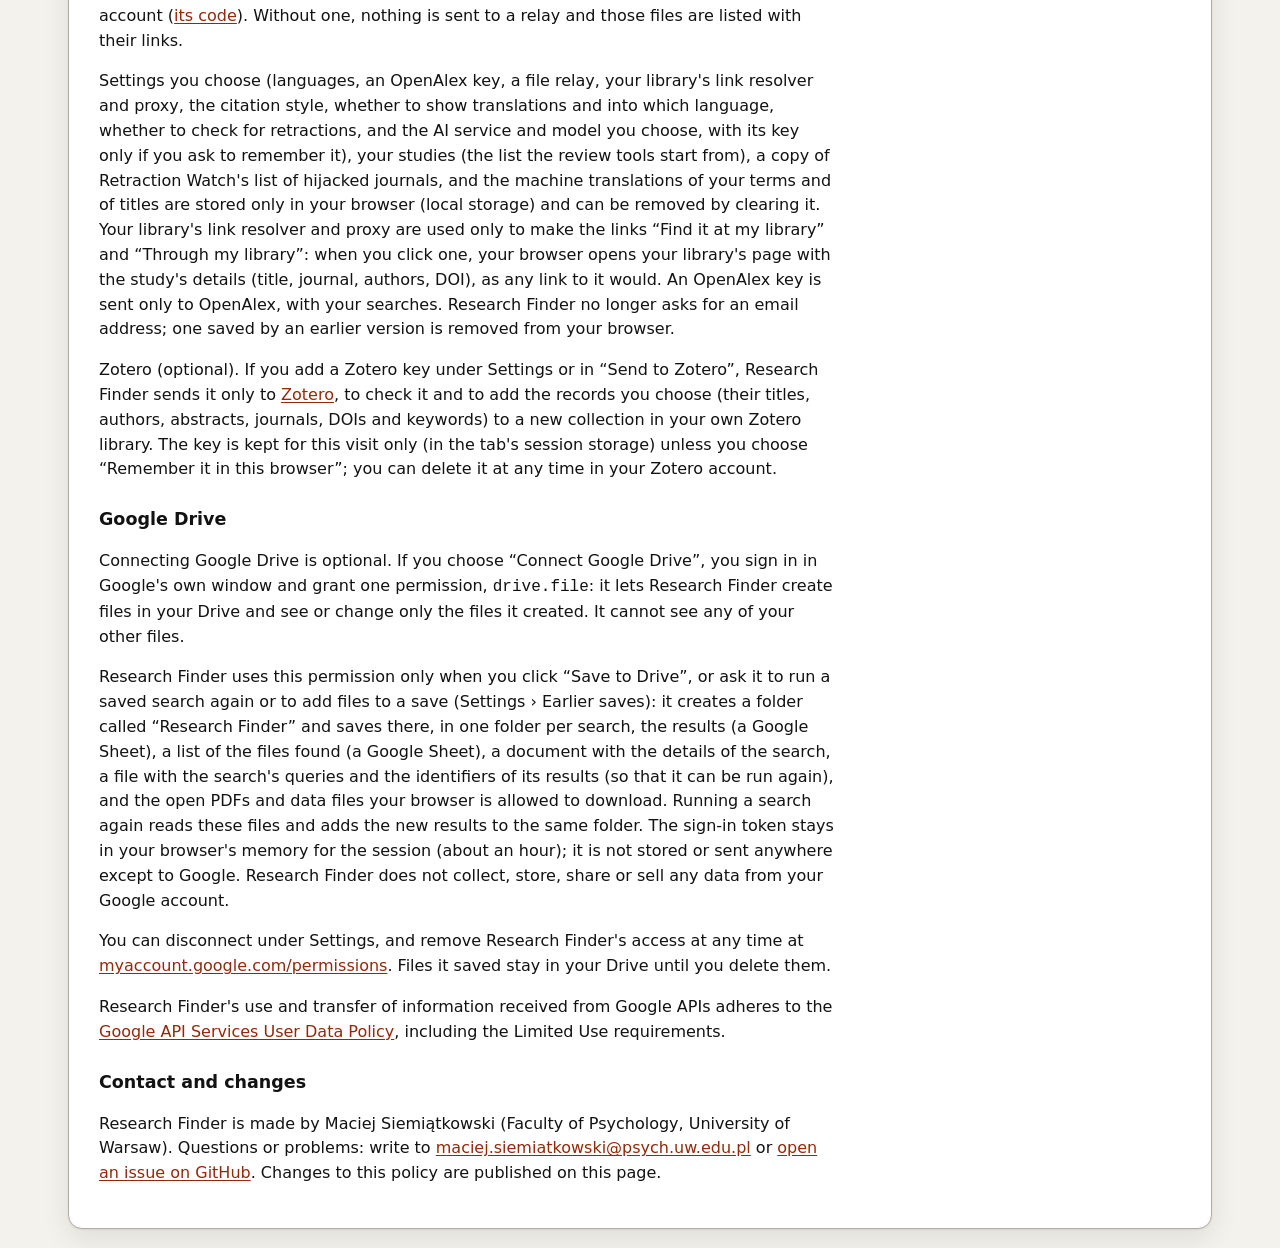
==== commit 3cbb22cb: "Strategy check, existing reviews, term mining and more (v=44) - Existing reviews and protocols (Revi" ====
--- a/docs/privacy.html
+++ b/docs/privacy.html
@@ -9,7 +9,7 @@
   <meta name="theme-color" content="#151515" media="(prefers-color-scheme: light)">
   <meta name="theme-color" content="#232323" media="(prefers-color-scheme: dark)">
   <link rel="icon" href="data:image/svg+xml,%3Csvg xmlns='http://www.w3.org/2000/svg' viewBox='0 0 32 32'%3E%3Crect width='32' height='32' rx='7' fill='%23151515'/%3E%3Ccircle cx='14' cy='14' r='7' fill='none' stroke='%23f4f2ed' stroke-width='2.8'/%3E%3Cpath d='M19.4 19.4 25 25' stroke='%23f4f2ed' stroke-width='3' stroke-linecap='round'/%3E%3Ccircle cx='14' cy='14' r='2.4' fill='%23ff7043'/%3E%3C/svg%3E">
-  <link rel="stylesheet" href="style.css?v=43">
+  <link rel="stylesheet" href="style.css?v=44">
 </head>
 <body>
   <header class="top">
@@ -52,7 +52,9 @@
         hijacked journals from Google Sheets (docs.google.com) about once a day, which sends Google nothing about your
         search (Settings can turn both off). The replications of studies come from a copy
         of the FORRT Replication Database kept on this site, so looking them up sends nothing anywhere. The DOIs and
-        PubMed IDs of your studies (the ones you add or paste for the review tools) are looked up in OpenAlex. When you ask
+        PubMed IDs of your studies (the ones you add or paste for the review tools) are looked up in OpenAlex.
+        “Existing reviews and protocols” sends the search's English terms to PubMed (NCBI's E-utilities) for a count of
+        its systematic reviews, and “Terms from your studies” also reads a random sample of works from OpenAlex. When you ask
         for a study's reference (“Cite”) or for a reference list, its DOI and the citation style are sent to the DOI
         Foundation's citation formatter (<a href="https://citation.doi.org">citation.doi.org</a>). When you save a search, the DOIs of the
         studies are also sent to <a href="https://www.semanticscholar.org">Semantic Scholar</a> to find open versions of
--- a/docs/style.css
+++ b/docs/style.css
@@ -625,6 +625,18 @@
 .dialog-inner textarea { width: 100%; padding: 9px 11px; border: 1px solid var(--border-strong); border-radius: var(--radius-sm); background: var(--surface); color: var(--text); font: 13.5px/1.5 var(--mono); margin-top: 6px; resize: vertical; }
 .tools-label { display: block; font-weight: 650; margin-top: 14px; }
 #set-read { display: block; margin-top: 6px; border: 1px solid var(--border-strong); border-radius: var(--radius-sm); padding: 6px 10px; background: var(--surface); color: var(--text); font: 400 14.5px var(--sans); max-width: 100%; }
+/* strategy check, code, allowance, pilot */
+.allowance { margin: 6px 0 0; font-size: 13px; color: var(--muted); }
+.allowance.warn { color: var(--warm-ink); font-weight: 600; }
+.strategy-list { margin: 10px 0 0; padding-left: 4px; list-style: none; }
+.strategy-list li { margin: 0 0 9px; line-height: 1.45; }
+.strategy-list li.warn { color: var(--text); }
+.strategy-list li .btn { margin-left: 4px; }
+.code-block { margin: 6px 0 8px; padding: 10px 12px; max-height: 320px; overflow: auto; background: var(--surface-2); border: 1px solid var(--border); border-radius: var(--radius-sm); font: 12.5px/1.5 var(--mono); white-space: pre; }
+.code-url { display: block; font: 12px/1.45 var(--mono); word-break: break-all; }
+.r-version { color: var(--text-2); }
+.pilot-seed { width: 6.5em; border: 1px solid var(--border-strong); border-radius: var(--radius-sm); padding: 5px 8px; background: var(--surface); color: var(--text); font: inherit; }
+.tools-list .tools-actions select { border: 1px solid var(--border-strong); border-radius: var(--radius-sm); padding: 4px 8px; background: var(--surface); color: var(--text); font: inherit; max-width: 14em; }
 /* AI helpers */
 #ai-model, #ai-service { display: block; margin-top: 6px; border: 1px solid var(--border-strong); border-radius: var(--radius-sm); padding: 6px 10px; background: var(--surface); color: var(--text); font: 400 14.5px var(--sans); max-width: 100%; }
 #ai-model { width: 100%; font-family: var(--mono); font-size: 13.5px; }
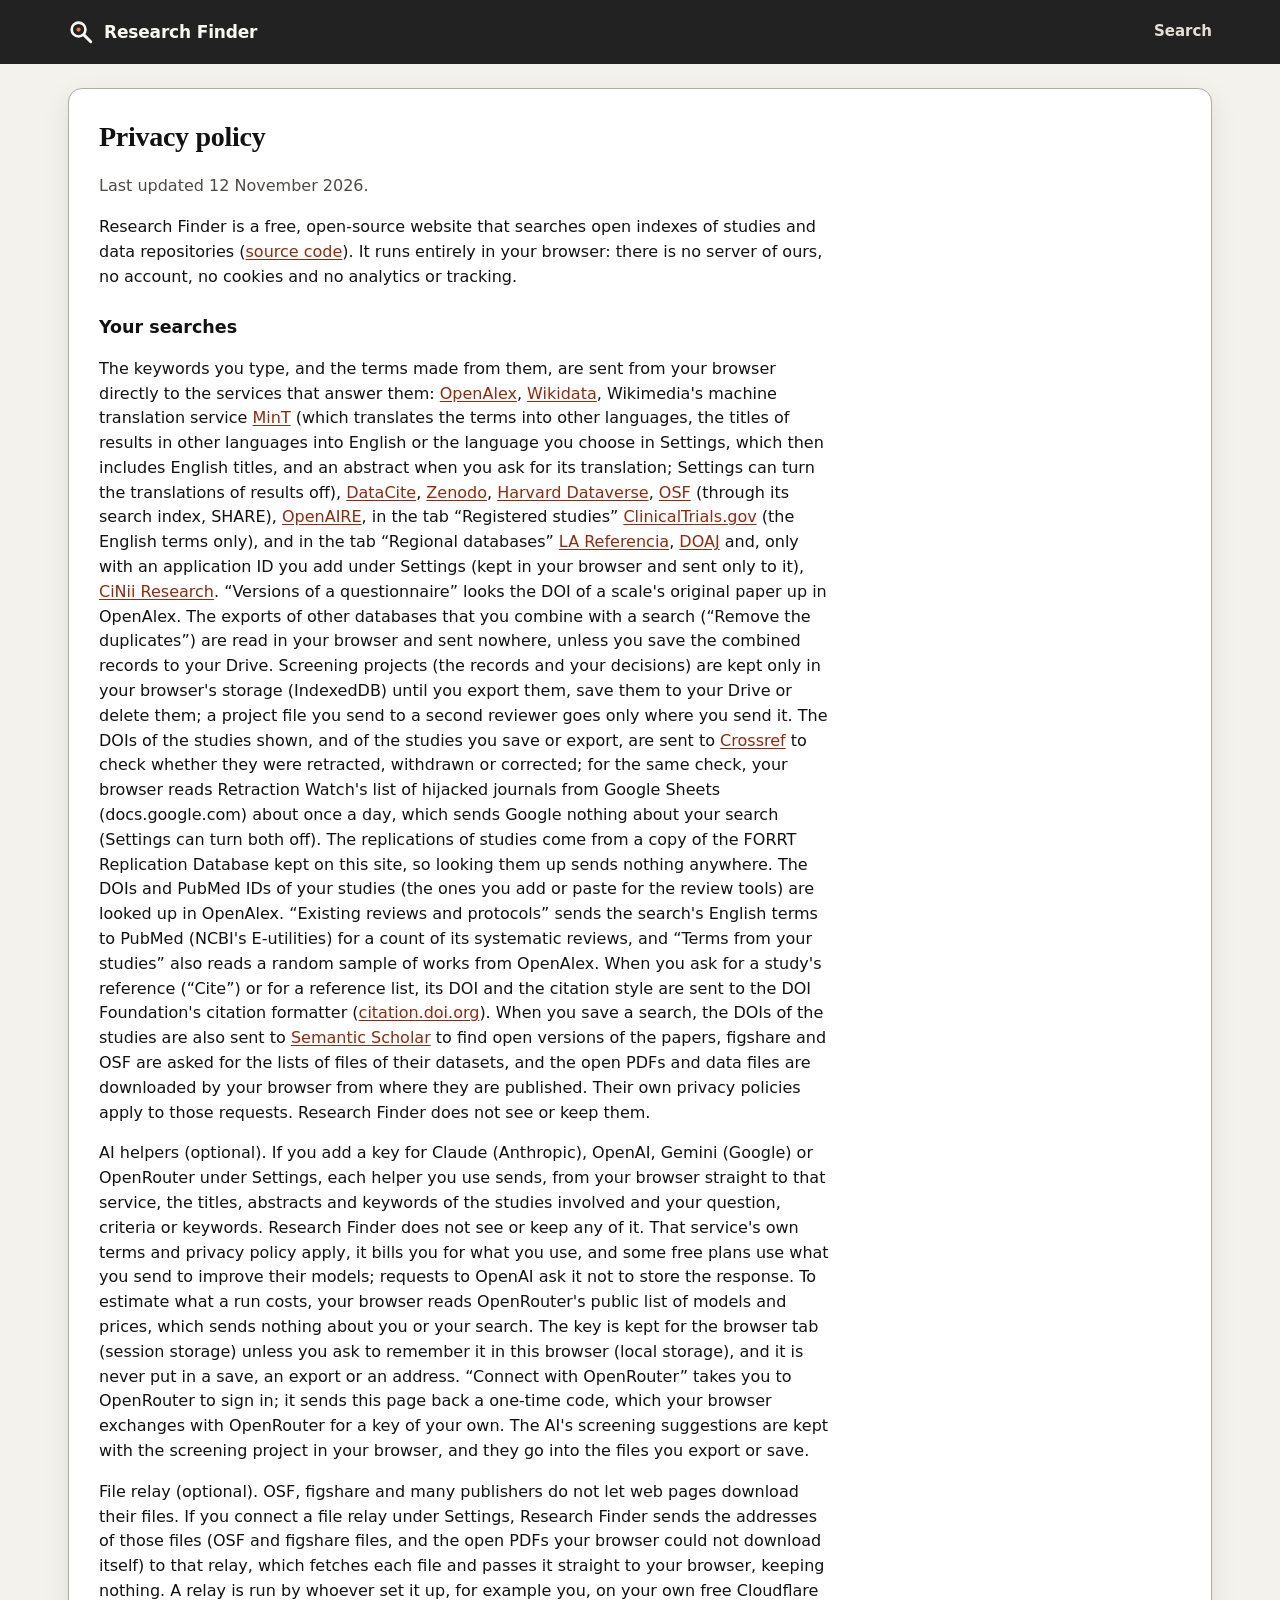
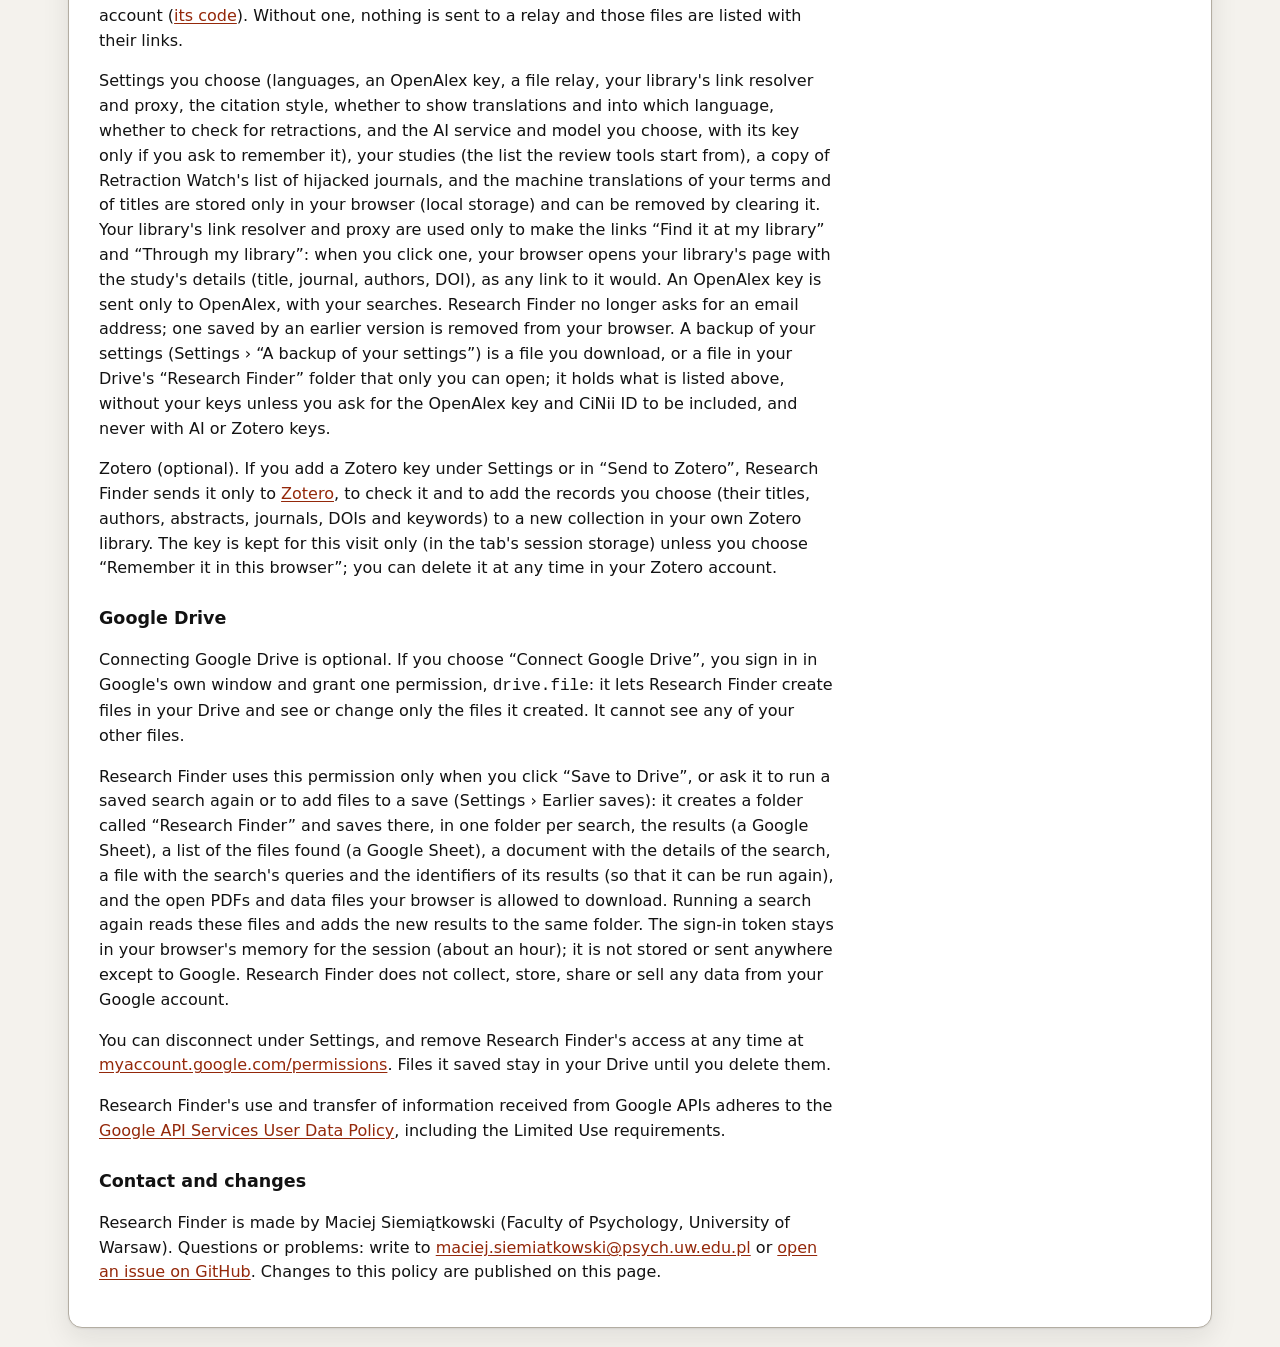
==== commit 6ead1a93: "Accessibility pass, results per search language, settings backup (v=45) - Accessibility (WCAG 2.2 AA" ====
--- a/docs/privacy.html
+++ b/docs/privacy.html
@@ -9,7 +9,7 @@
   <meta name="theme-color" content="#151515" media="(prefers-color-scheme: light)">
   <meta name="theme-color" content="#232323" media="(prefers-color-scheme: dark)">
   <link rel="icon" href="data:image/svg+xml,%3Csvg xmlns='http://www.w3.org/2000/svg' viewBox='0 0 32 32'%3E%3Crect width='32' height='32' rx='7' fill='%23151515'/%3E%3Ccircle cx='14' cy='14' r='7' fill='none' stroke='%23f4f2ed' stroke-width='2.8'/%3E%3Cpath d='M19.4 19.4 25 25' stroke='%23f4f2ed' stroke-width='3' stroke-linecap='round'/%3E%3Ccircle cx='14' cy='14' r='2.4' fill='%23ff7043'/%3E%3C/svg%3E">
-  <link rel="stylesheet" href="style.css?v=44">
+  <link rel="stylesheet" href="style.css?v=45">
 </head>
 <body>
   <header class="top">
@@ -85,7 +85,10 @@
         storage) and can be removed by clearing it. Your library's link resolver and proxy are used only to make the
         links “Find it at my library” and “Through my library”: when you click one, your browser opens your library's
         page with the study's details (title, journal, authors, DOI), as any link to it would. An OpenAlex key is sent only to OpenAlex, with your searches.
-        Research Finder no longer asks for an email address; one saved by an earlier version is removed from your browser.</p>
+        Research Finder no longer asks for an email address; one saved by an earlier version is removed from your browser.
+        A backup of your settings (Settings › “A backup of your settings”) is a file you download, or a file in your
+        Drive's “Research Finder” folder that only you can open; it holds what is listed above, without your keys unless
+        you ask for the OpenAlex key and CiNii ID to be included, and never with AI or Zotero keys.</p>
 
       <p>Zotero (optional). If you add a Zotero key under Settings or in “Send to Zotero”, Research Finder sends it only to
         <a href="https://www.zotero.org">Zotero</a>, to check it and to add the records you choose (their titles,
--- a/docs/style.css
+++ b/docs/style.css
@@ -137,6 +137,7 @@
 [hidden] { display: none !important; }
 .wrap { max-width: 1200px; margin: 0 auto; padding: 0 28px; }
 .muted { color: var(--muted); }
+.visually-hidden { position: absolute !important; width: 1px; height: 1px; margin: -1px; padding: 0; overflow: hidden; clip: rect(0 0 0 0); clip-path: inset(50%); white-space: nowrap; border: 0; }
 .skip { position: absolute; left: -999px; top: 8px; background: var(--surface); color: var(--text); padding: 6px 12px; z-index: 30; border-radius: 6px; }
 .skip:focus { left: 8px; }
 .ic { width: 18px; height: 18px; flex: none; }
@@ -151,7 +152,7 @@
 .brand svg { width: 26px; height: 26px; color: var(--on-brand); flex: none; }
 .brand .dot { fill: var(--hl); }
 .top-nav { display: flex; align-items: center; gap: 6px 24px; }
-.top-nav a, .nav-btn { color: var(--on-brand-2); text-decoration: none; font-weight: 550; font-size: 15px; background: none; border: 0; padding: 0; transition: color 0.15s; }
+.top-nav a, .nav-btn { color: var(--on-brand-2); text-decoration: none; font-weight: 550; font-size: 15px; background: none; border: 0; padding: 3px 0; transition: color 0.15s; }
 .top-nav a:hover, .nav-btn:hover { color: var(--on-brand); }
 .top :focus-visible, .hero :focus-visible, .cta :focus-visible, .foot :focus-visible { outline-color: var(--hl); }
 body.searching .nav-jump { display: none; }
@@ -180,7 +181,7 @@
 .top .btn-drive { background: rgb(255 255 255 / 8%); border-color: rgb(255 255 255 / 42%); color: var(--on-brand); }
 .top .btn-drive:hover { border-color: var(--hl); color: var(--on-brand); }
 .top .btn-drive.on { border-color: var(--hl-bright); color: var(--hl-bright); }
-.link-btn { background: none; border: 0; padding: 0; color: var(--accent); text-decoration: underline; text-underline-offset: 2px; font-size: inherit; }
+.link-btn { background: none; border: 0; padding: 3px 0; color: var(--accent); text-decoration: underline; text-underline-offset: 2px; font-size: inherit; }
 .link-btn:hover { color: var(--accent-strong); }
 
 .chips, .tchips { display: flex; flex-wrap: wrap; gap: 6px; }
@@ -497,8 +498,8 @@
 .group-head { display: flex; flex-wrap: wrap; align-items: baseline; gap: 6px 12px; }
 .group-label { font-family: var(--serif); font-weight: 600; font-size: 24px; line-height: 1.15; letter-spacing: -0.01em; }
 .group-meta { color: var(--muted); font-size: 14px; }
-.concept-badge { background: var(--accent-soft); color: var(--accent-strong); border-radius: 5px; padding: 1px 8px; font-size: 13px; font-weight: 600; }
-.concept-badge.wd { background: var(--warm-soft); color: var(--warm); text-decoration: none; }
+.concept-badge { background: var(--accent-soft); color: var(--accent-strong); border-radius: 5px; padding: 3px 8px; font-size: 13px; font-weight: 600; }
+.concept-badge.wd { background: var(--warm-soft); color: var(--warm-ink); text-decoration: none; }
 .group-actions { margin-left: auto; display: inline-flex; gap: 4px; }
 .g-row { margin-top: 15px; }
 .g-row-title { color: var(--text-2); margin: 0 0 8px; display: flex; align-items: baseline; flex-wrap: wrap; gap: 2px 9px; }
@@ -560,7 +561,7 @@
 .r-kw button { border: 0; background: var(--surface-2); color: var(--text-2); border-radius: 5px; padding: 2px 9px; font-size: 13px; transition: background-color 0.15s; }
 .r-kw button:hover { background: var(--hl-mid); color: var(--hl-ink); }
 .r-links { display: flex; flex-wrap: wrap; gap: 6px 18px; margin-top: 12px; font-size: 14px; }
-.r-links a { font-weight: 650; }
+.r-links a { font-weight: 650; padding: 3px 0; }
 /* checks on studies: retraction and correction badges, design tags, replications */
 .r-flags { display: contents; }
 .badge.flag-serious { background: var(--danger); color: var(--danger-ink); }
@@ -607,6 +608,7 @@
 dialog { border: 1px solid var(--text); border-radius: 14px; padding: 0; background: var(--surface); color: var(--text); width: min(700px, calc(100% - 32px)); max-height: calc(100% - 48px); box-shadow: var(--shadow-lg); }
 dialog::backdrop { background: rgb(10 12 10 / 55%); }
 .dialog-inner { padding: 20px 24px 24px; }
+dialog { scroll-padding-top: 84px; }
 .dialog-inner .panel-head { position: sticky; top: 0; z-index: 2; background: var(--surface); margin: -20px -24px 4px; padding: 16px 24px 12px; border-bottom: 1px solid var(--border-strong); }
 .dialog-inner .panel-head h2 { font-family: var(--serif); font-weight: 600; font-size: 24px; letter-spacing: -0.01em; margin: 0; }
 .dialog-inner h3 { font-size: 15.5px; margin: 22px 0 4px; }
@@ -722,7 +724,7 @@
 .screen-head { display: flex; align-items: center; justify-content: space-between; gap: 12px; padding: 12px 20px; border-bottom: 1px solid var(--border-strong); }
 .screen-head h2 { margin: 0; font-family: var(--serif); font-weight: 600; font-size: 22px; overflow: hidden; text-overflow: ellipsis; white-space: nowrap; }
 .screen-head-tools { display: flex; gap: 8px; flex: none; }
-#screen-body { flex: 1; overflow: auto; padding: 16px 20px 24px; }
+#screen-body { flex: 1; overflow: auto; padding: 16px 20px 24px; scroll-padding-bottom: 200px; }
 .screen-start { max-width: 760px; }
 .screen-layout { display: grid; grid-template-columns: minmax(0, 1fr) 300px; gap: 24px; align-items: start; }
 .screen-card { border: 1px solid var(--border); border-radius: 12px; padding: 18px 20px; background: var(--surface); }
